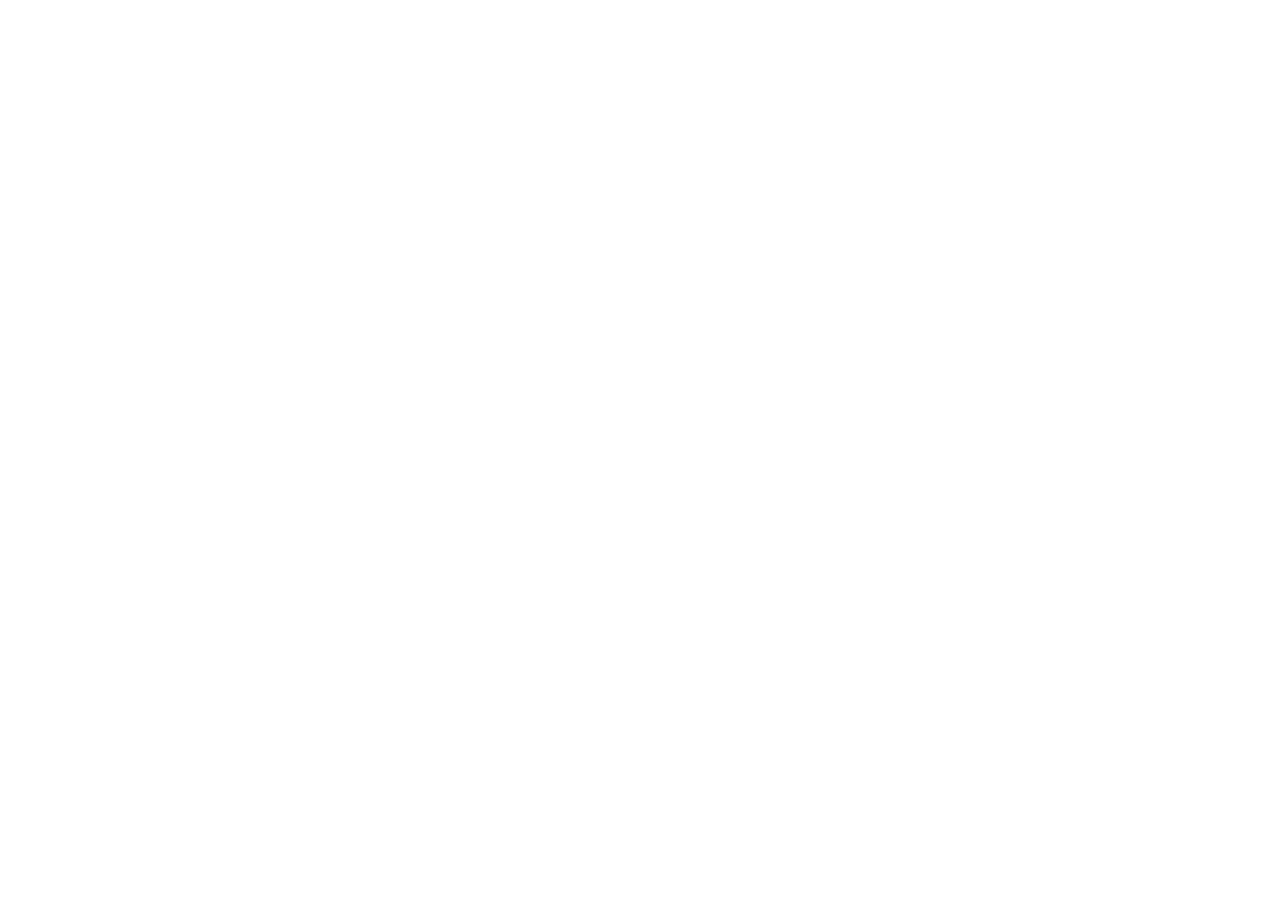
==== index.html @ 4b5fcdff "index y . gitignore" ====
<!DOCTYPE html>
<html lang="en">
<head>
    <meta charset="UTF-8">
    <meta name="viewport" content="width=device-width, initial-scale=1.0">
    <meta name="description" content="Escuela de baloncesto Titanes en la Unidad Deportiva de Belén, Medellín. Formación desde los 10 años hasta categoría mayores.">

    <title>Titanes — Escuela de Baloncesto en Medellín</title>
    <link rel="stylesheet" href="css/styles.css">
</head>
<body>
    
</body>
</html>
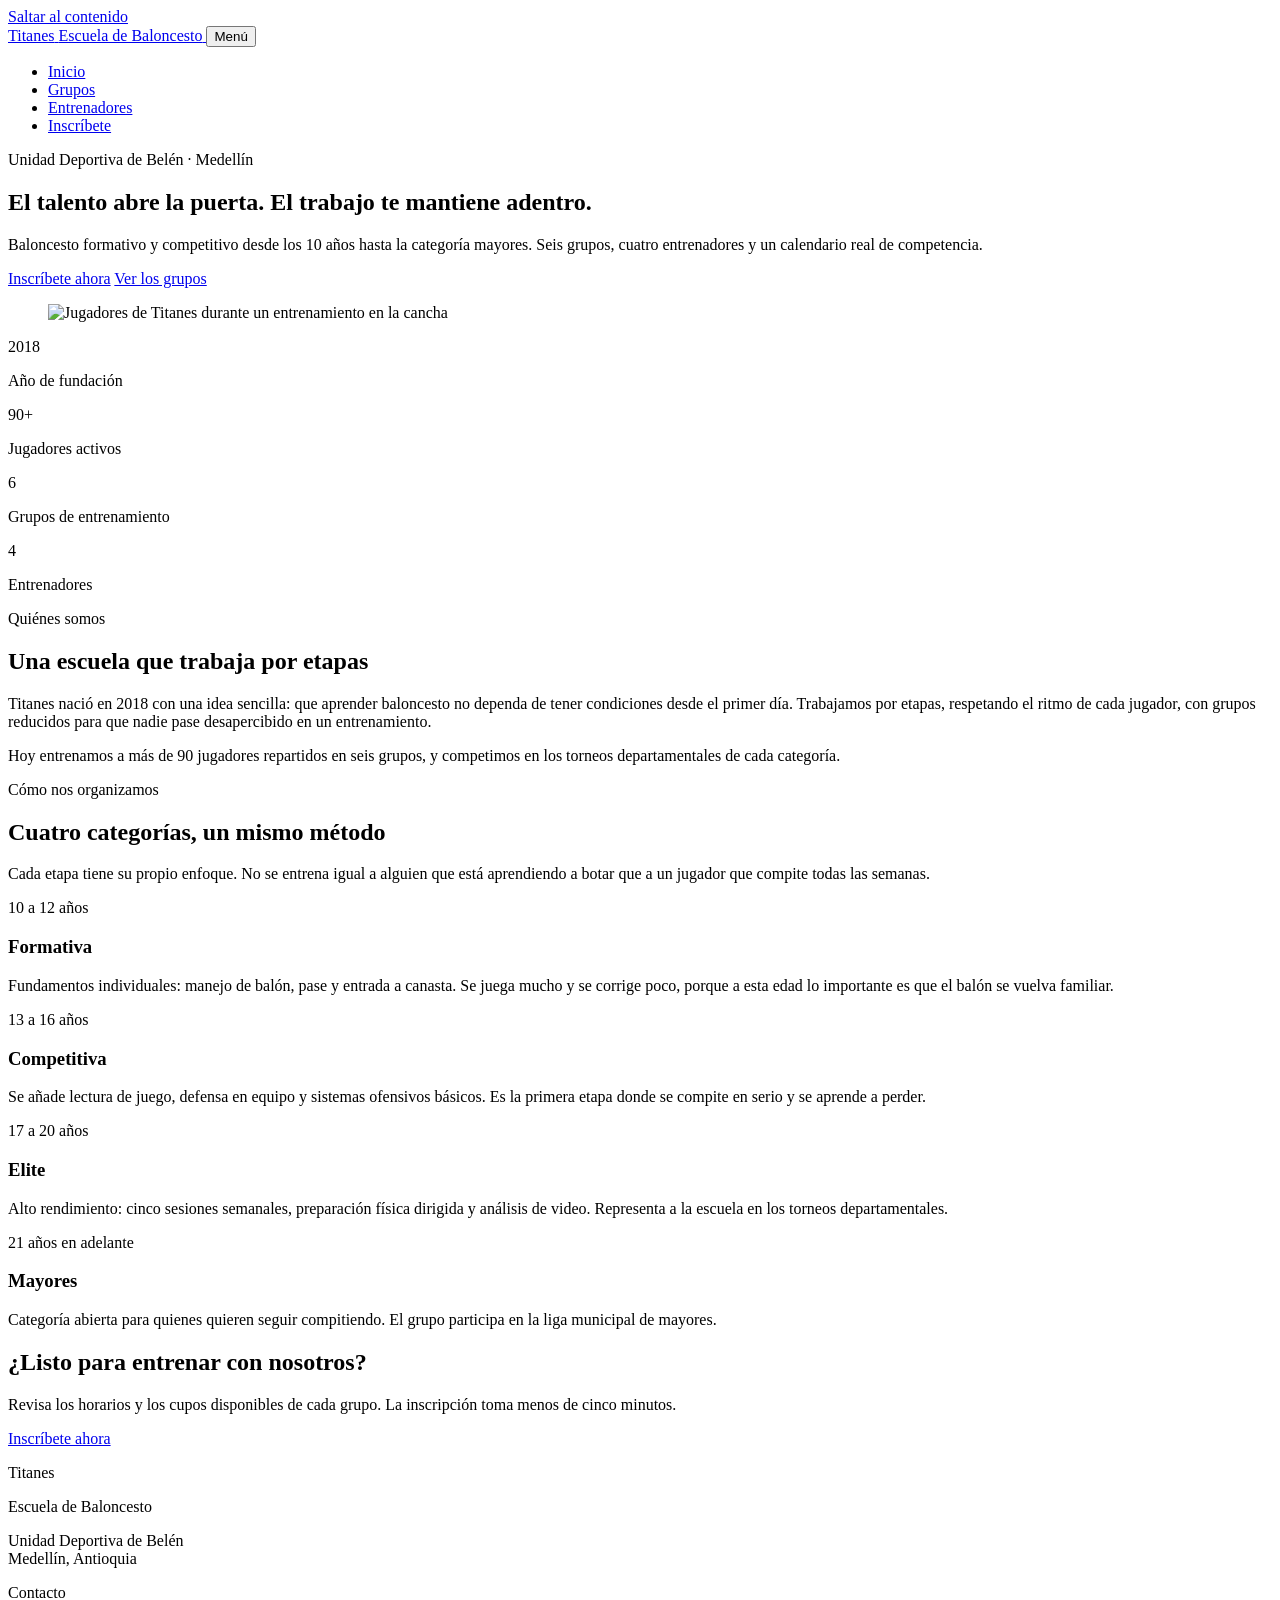
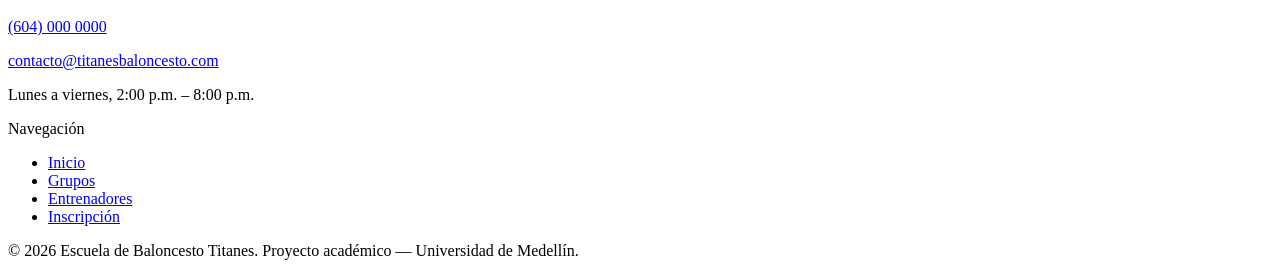
==== commit cdad351c: "primera estructura del index.html" ====
--- a/index.html
+++ b/index.html
@@ -1,14 +1,243 @@
 <!DOCTYPE html>
-<html lang="en">
+<html lang="es">
 <head>
     <meta charset="UTF-8">
     <meta name="viewport" content="width=device-width, initial-scale=1.0">
     <meta name="description" content="Escuela de baloncesto Titanes en la Unidad Deportiva de Belén, Medellín. Formación desde los 10 años hasta categoría mayores.">
-
     <title>Titanes — Escuela de Baloncesto en Medellín</title>
+    <link rel="preconnect" href="https://fonts.googleapis.com">
+    <link rel="preconnect" href="https://fonts.gstatic.com" crossorigin>
+    <link href="https://fonts.googleapis.com/css2?family=Barlow+Condensed:wght@600;700&family=Inter:wght@400;500;600;700&display=swap" rel="stylesheet">
     <link rel="stylesheet" href="css/styles.css">
 </head>
 <body>
-    
+
+    <a class="salto-contenido" href="#contenido">Saltar al contenido</a>
+
+    <header class="cabecera">
+        <div class="contenedor cabecera__interna">
+
+            <a class="logo" href="index.html">
+                <span class="logo__nombre">Titanes</span>
+                <span class="logo__sub">Escuela de Baloncesto</span>
+            </a>
+
+            <button class="menu-boton" id="menu-boton" type="button"
+                    aria-expanded="false" aria-controls="menu-principal">
+                <span class="menu-boton__linea"></span>
+                <span class="menu-boton__linea"></span>
+                <span class="menu-boton__linea"></span>
+                <span class="menu-boton__texto">Menú</span>
+            </button>
+
+            <nav aria-label="Navegación principal">
+                <ul class="menu" id="menu-principal">
+                    <li><a href="index.html" aria-current="page">Inicio</a></li>
+                    <li><a href="grupos.html">Grupos</a></li>
+                    <li><a href="entrenadores.html">Entrenadores</a></li>
+                    <li><a href="inscripcion.html" class="menu__destacado">Inscríbete</a></li>
+                </ul>
+            </nav>
+
+        </div>
+    </header>
+
+    <main id="contenido">
+
+        <!-- ============================================
+             Hero — la primera pantalla
+             ============================================ -->
+        <section class="hero">
+            <div class="contenedor hero__interna">
+
+                <div class="hero__texto">
+                    <p class="hero__ubicacion">Unidad Deportiva de Belén · Medellín</p>
+                    <h1 class="hero__titulo">El talento abre la puerta. El trabajo te mantiene adentro.</h1>
+                    <p class="hero__descripcion">
+                        Baloncesto formativo y competitivo desde los 10 años hasta la
+                        categoría mayores. Seis grupos, cuatro entrenadores y un calendario
+                        real de competencia.
+                    </p>
+
+                    <div class="hero__acciones">
+                        <a class="boton" href="inscripcion.html">Inscríbete ahora</a>
+                        <a class="boton boton--linea" href="grupos.html">Ver los grupos</a>
+                    </div>
+                </div>
+
+                <figure class="hero__figura">
+                    <img src="img/hero.jpg"
+                         alt="Jugadores de Titanes durante un entrenamiento en la cancha"
+                         width="1600" height="1067">
+                </figure>
+
+            </div>
+        </section>
+
+        <!-- ============================================
+             Cifras de la escuela
+             ============================================ -->
+        <section class="cifras">
+            <div class="contenedor cifras__lista">
+                <div class="cifra">
+                    <p class="cifra__numero">2018</p>
+                    <p class="cifra__texto">Año de fundación</p>
+                </div>
+                <div class="cifra">
+                    <p class="cifra__numero">90+</p>
+                    <p class="cifra__texto">Jugadores activos</p>
+                </div>
+                <div class="cifra">
+                    <p class="cifra__numero">6</p>
+                    <p class="cifra__texto">Grupos de entrenamiento</p>
+                </div>
+                <div class="cifra">
+                    <p class="cifra__numero">4</p>
+                    <p class="cifra__texto">Entrenadores</p>
+                </div>
+            </div>
+        </section>
+
+        <!-- ============================================
+             Sobre la escuela
+             ============================================ -->
+        <section class="seccion" id="sobre">
+            <div class="contenedor seccion__doble">
+
+                <div class="seccion__encabezado">
+                    <p class="etiqueta">Quiénes somos</p>
+                    <h2>Una escuela que trabaja por etapas</h2>
+                </div>
+
+                <div class="seccion__cuerpo">
+                    <p>
+                        Titanes nació en 2018 con una idea sencilla: que aprender baloncesto
+                        no dependa de tener condiciones desde el primer día. Trabajamos por
+                        etapas, respetando el ritmo de cada jugador, con grupos reducidos
+                        para que nadie pase desapercibido en un entrenamiento.
+                    </p>
+                    <p>
+                        Hoy entrenamos a más de 90 jugadores repartidos en seis grupos, y
+                        competimos en los torneos departamentales de cada categoría.
+                    </p>
+                </div>
+
+            </div>
+        </section>
+
+        <!-- ============================================
+             Las cuatro categorías
+             ============================================ -->
+        <section class="seccion seccion--oscura" id="categorias">
+            <div class="contenedor">
+
+                <div class="seccion__encabezado seccion__encabezado--centrado">
+                    <p class="etiqueta">Cómo nos organizamos</p>
+                    <h2>Cuatro categorías, un mismo método</h2>
+                    <p class="seccion__intro">
+                        Cada etapa tiene su propio enfoque. No se entrena igual a alguien
+                        que está aprendiendo a botar que a un jugador que compite todas
+                        las semanas.
+                    </p>
+                </div>
+
+                <div class="categorias">
+
+                    <article class="categoria">
+                        <p class="categoria__edad">10 a 12 años</p>
+                        <h3>Formativa</h3>
+                        <p>
+                            Fundamentos individuales: manejo de balón, pase y entrada a
+                            canasta. Se juega mucho y se corrige poco, porque a esta edad
+                            lo importante es que el balón se vuelva familiar.
+                        </p>
+                    </article>
+
+                    <article class="categoria">
+                        <p class="categoria__edad">13 a 16 años</p>
+                        <h3>Competitiva</h3>
+                        <p>
+                            Se añade lectura de juego, defensa en equipo y sistemas
+                            ofensivos básicos. Es la primera etapa donde se compite
+                            en serio y se aprende a perder.
+                        </p>
+                    </article>
+
+                    <article class="categoria">
+                        <p class="categoria__edad">17 a 20 años</p>
+                        <h3>Elite</h3>
+                        <p>
+                            Alto rendimiento: cinco sesiones semanales, preparación física
+                            dirigida y análisis de video. Representa a la escuela en los
+                            torneos departamentales.
+                        </p>
+                    </article>
+
+                    <article class="categoria">
+                        <p class="categoria__edad">21 años en adelante</p>
+                        <h3>Mayores</h3>
+                        <p>
+                            Categoría abierta para quienes quieren seguir compitiendo.
+                            El grupo participa en la liga municipal de mayores.
+                        </p>
+                    </article>
+
+                </div>
+
+            </div>
+        </section>
+
+        <!-- ============================================
+             Llamado final a la acción
+             ============================================ -->
+        <section class="cierre">
+            <div class="contenedor cierre__interna">
+                <div>
+                    <h2>¿Listo para entrenar con nosotros?</h2>
+                    <p>
+                        Revisa los horarios y los cupos disponibles de cada grupo.
+                        La inscripción toma menos de cinco minutos.
+                    </p>
+                </div>
+                <a class="boton boton--claro" href="inscripcion.html">Inscríbete ahora</a>
+            </div>
+        </section>
+
+    </main>
+
+    <footer class="pie">
+        <div class="contenedor pie__interna">
+
+            <div class="pie__bloque">
+                <p class="pie__titulo">Titanes</p>
+                <p>Escuela de Baloncesto</p>
+                <p>Unidad Deportiva de Belén<br>Medellín, Antioquia</p>
+            </div>
+
+            <div class="pie__bloque">
+                <p class="pie__titulo">Contacto</p>
+                <p><a href="tel:+576040000000">(604) 000 0000</a></p>
+                <p><a href="mailto:contacto@titanesbaloncesto.com">contacto@titanesbaloncesto.com</a></p>
+                <p>Lunes a viernes, 2:00 p.m. – 8:00 p.m.</p>
+            </div>
+
+            <div class="pie__bloque">
+                <p class="pie__titulo">Navegación</p>
+                <ul class="pie__menu">
+                    <li><a href="index.html">Inicio</a></li>
+                    <li><a href="grupos.html">Grupos</a></li>
+                    <li><a href="entrenadores.html">Entrenadores</a></li>
+                    <li><a href="inscripcion.html">Inscripción</a></li>
+                </ul>
+            </div>
+
+        </div>
+
+        <div class="contenedor pie__legal">
+            <p>© 2026 Escuela de Baloncesto Titanes. Proyecto académico — Universidad de Medellín.</p>
+        </div>
+    </footer>
+
+    <script src="js/main.js"></script>
 </body>
 </html>
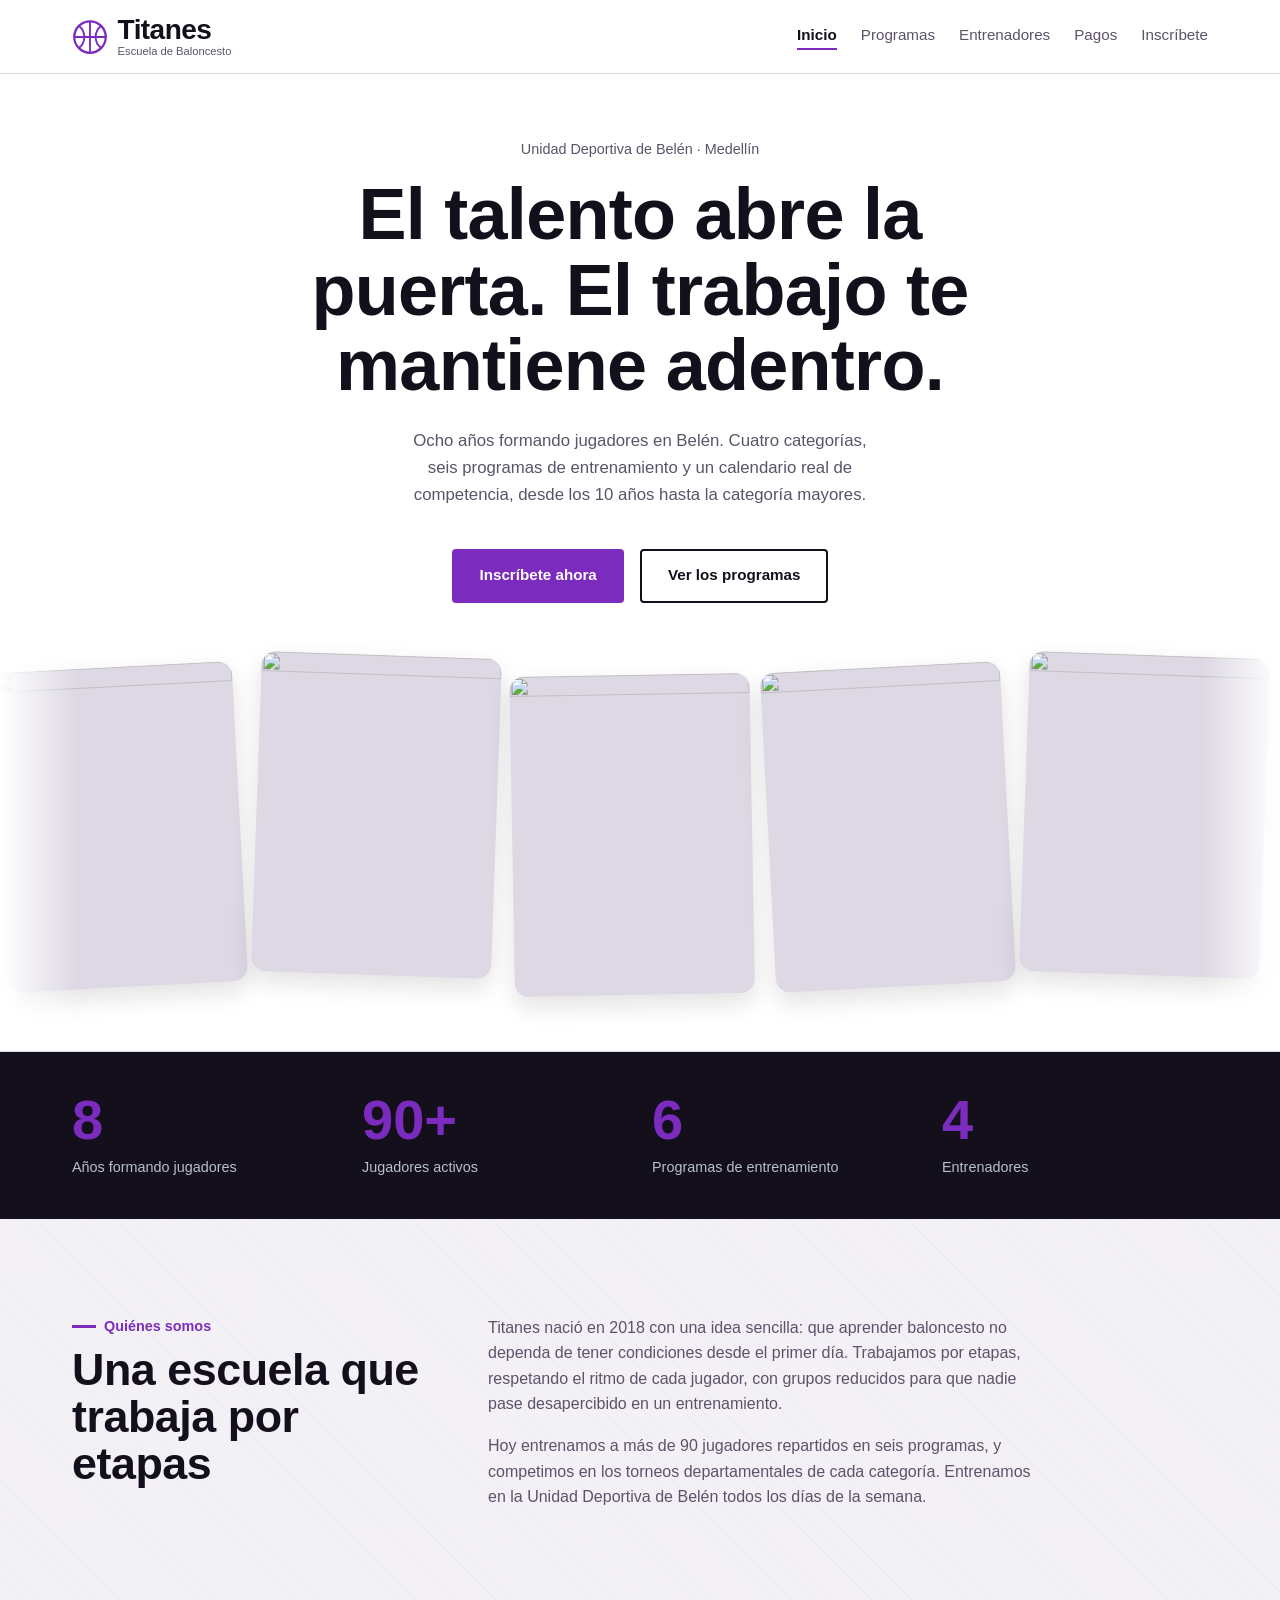
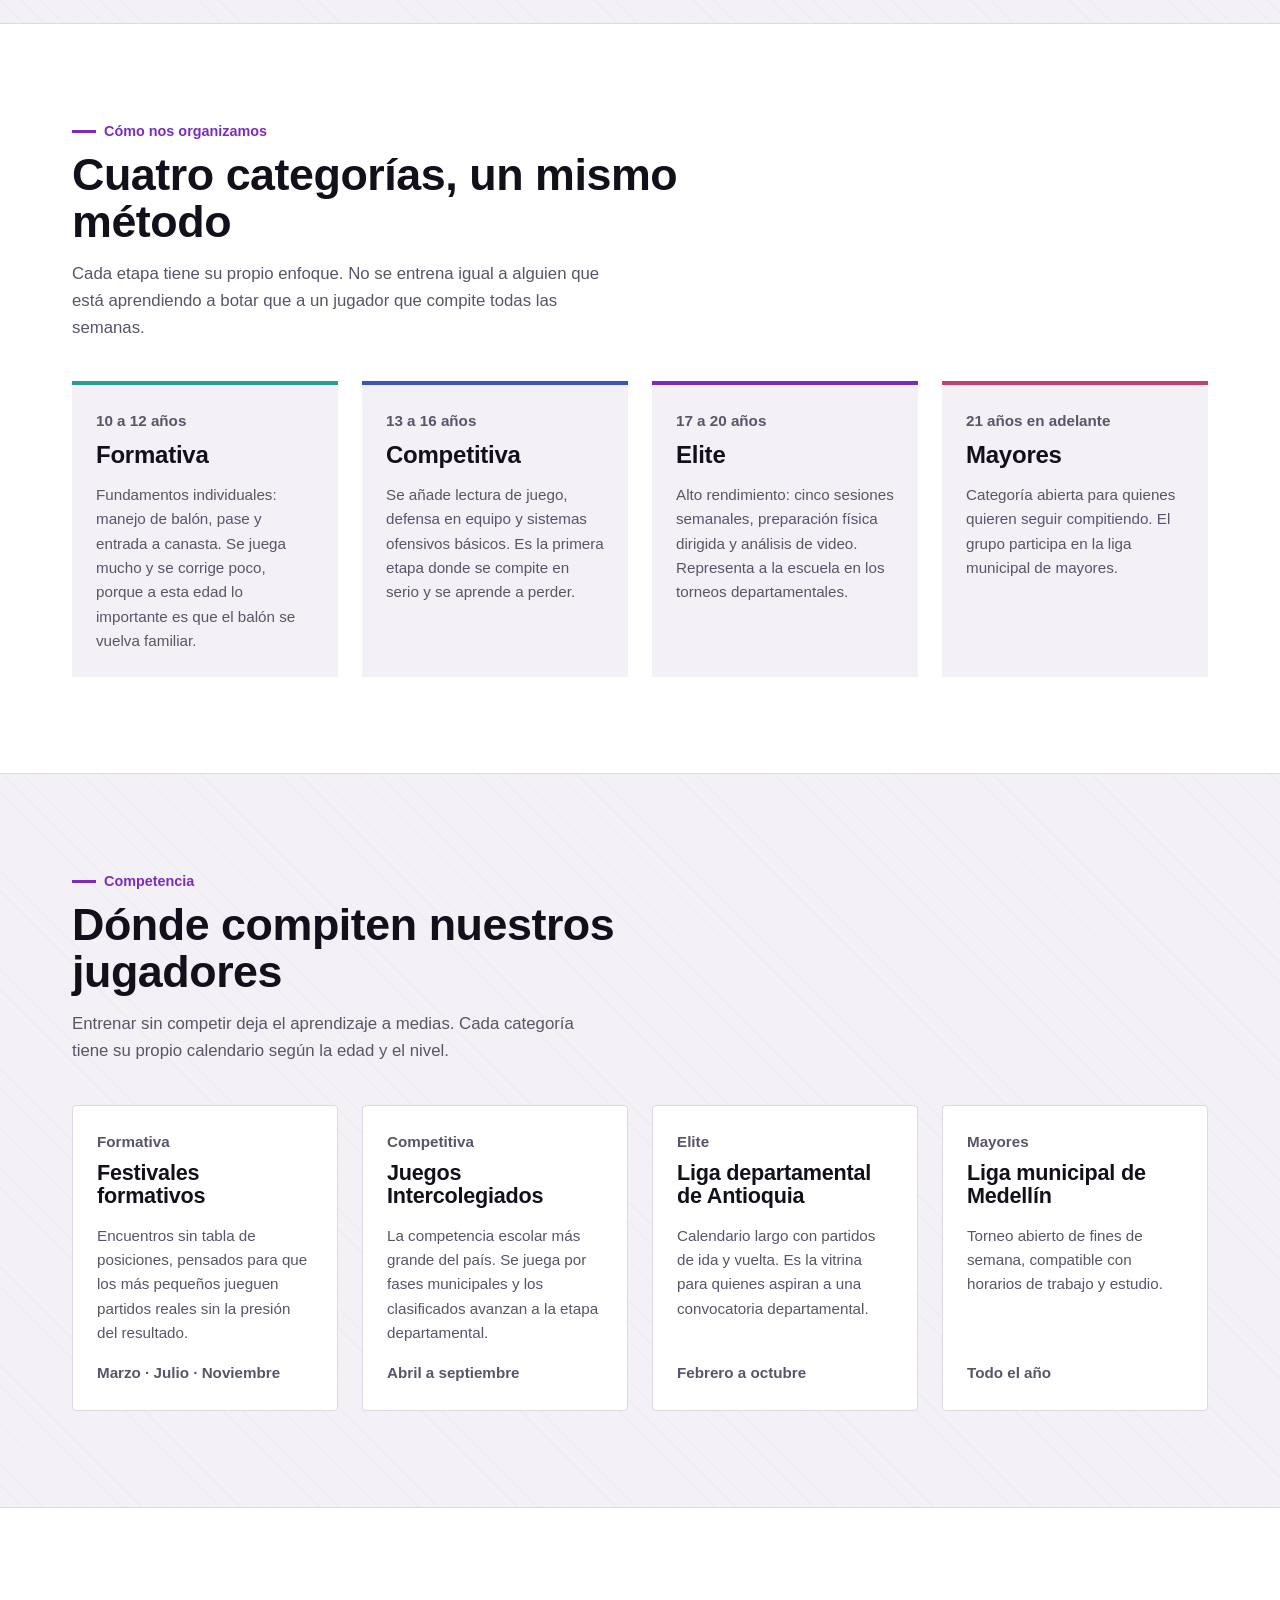
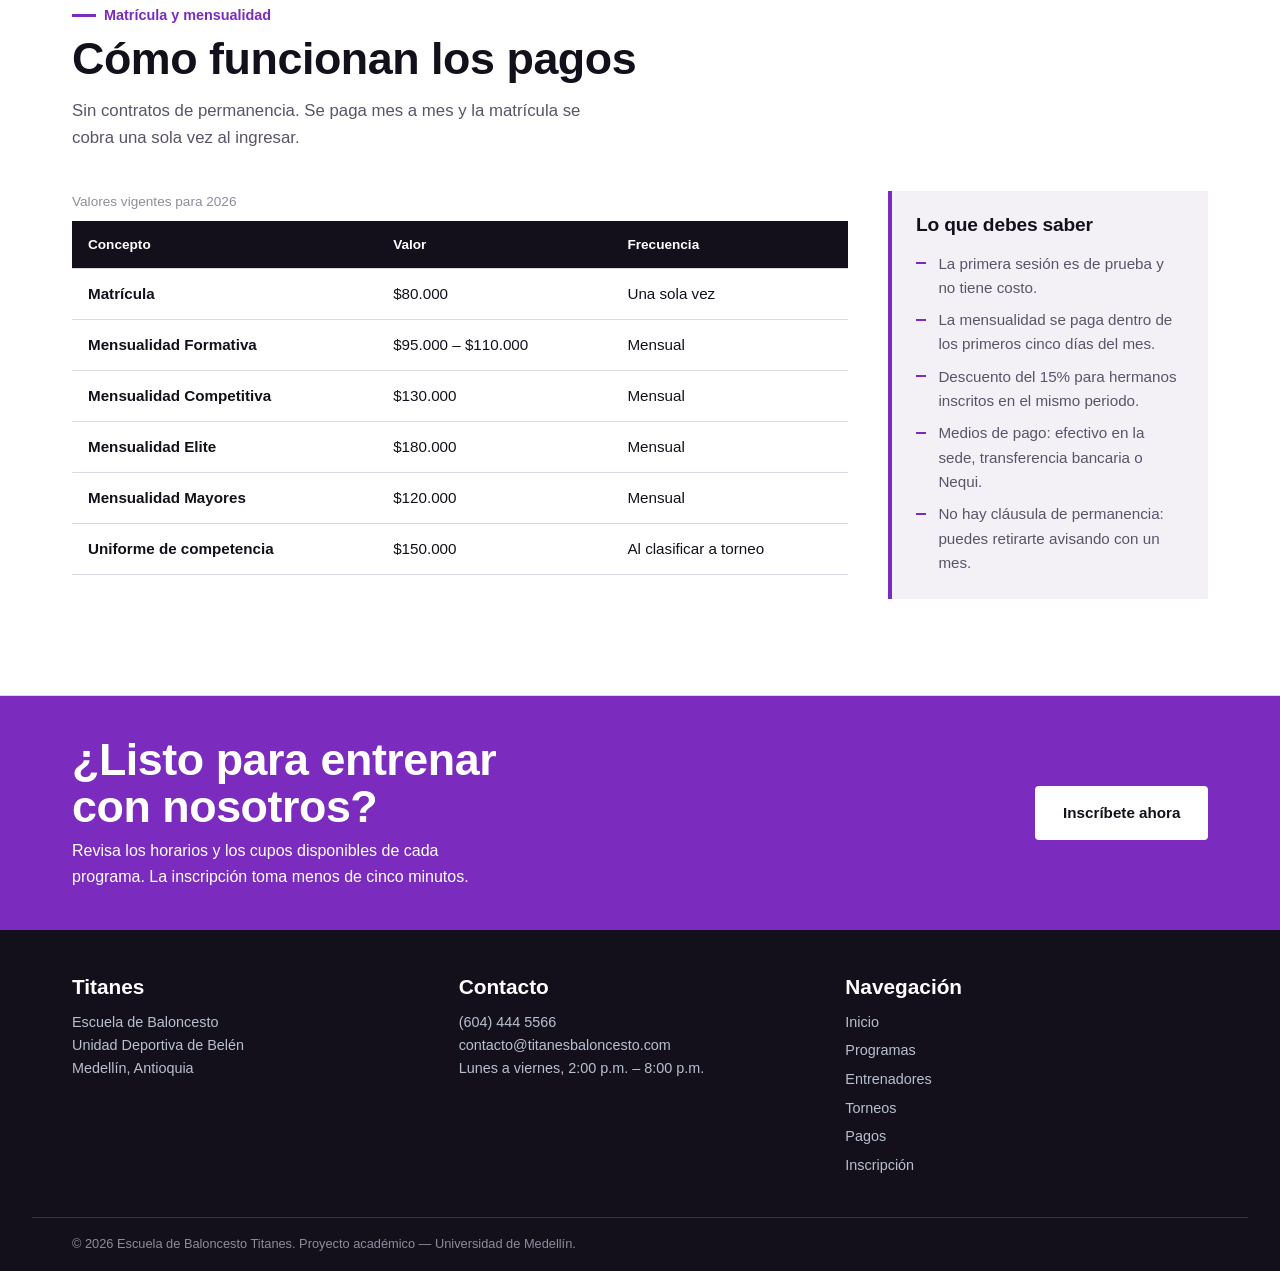
==== commit 21fbc8a5: "correcionn css y agregacion .js" ====
--- a/index.html
+++ b/index.html
@@ -18,8 +18,15 @@
         <div class="contenedor cabecera__interna">
 
             <a class="logo" href="index.html">
-                <span class="logo__nombre">Titanes</span>
-                <span class="logo__sub">Escuela de Baloncesto</span>
+                <svg class="logo__marca" viewBox="0 0 48 48" aria-hidden="true" focusable="false">
+                    <circle cx="24" cy="24" r="21" fill="none" stroke="currentColor" stroke-width="3"/>
+                    <path d="M24 3v42M3 24h42" stroke="currentColor" stroke-width="2.5" fill="none"/>
+                    <path d="M9 9c10 8 10 22 0 30M39 9c-10 8-10 22 0 30" stroke="currentColor" stroke-width="2.5" fill="none"/>
+                </svg>
+                <span class="logo__texto">
+                    <span class="logo__nombre">Titanes</span>
+                    <span class="logo__sub">Escuela de Baloncesto</span>
+                </span>
             </a>
 
             <button class="menu-boton" id="menu-boton" type="button"
@@ -33,8 +40,9 @@
             <nav aria-label="Navegación principal">
                 <ul class="menu" id="menu-principal">
                     <li><a href="index.html" aria-current="page">Inicio</a></li>
-                    <li><a href="grupos.html">Grupos</a></li>
+                    <li><a href="grupos.html">Programas</a></li>
                     <li><a href="entrenadores.html">Entrenadores</a></li>
+                    <li><a href="index.html#pagos">Pagos</a></li>
                     <li><a href="inscripcion.html" class="menu__destacado">Inscríbete</a></li>
                 </ul>
             </nav>
@@ -45,43 +53,53 @@
     <main id="contenido">
 
         <!-- ============================================
-             Hero — la primera pantalla
+             Hero
              ============================================ -->
         <section class="hero">
             <div class="contenedor hero__interna">
-
-                <div class="hero__texto">
-                    <p class="hero__ubicacion">Unidad Deportiva de Belén · Medellín</p>
-                    <h1 class="hero__titulo">El talento abre la puerta. El trabajo te mantiene adentro.</h1>
-                    <p class="hero__descripcion">
-                        Baloncesto formativo y competitivo desde los 10 años hasta la
-                        categoría mayores. Seis grupos, cuatro entrenadores y un calendario
-                        real de competencia.
-                    </p>
-
-                    <div class="hero__acciones">
-                        <a class="boton" href="inscripcion.html">Inscríbete ahora</a>
-                        <a class="boton boton--linea" href="grupos.html">Ver los grupos</a>
-                    </div>
-                </div>
-
-                <figure class="hero__figura">
-                    <img src="img/hero.jpg"
-                         alt="Jugadores de Titanes durante un entrenamiento en la cancha"
-                         width="1600" height="1067">
-                </figure>
-
-            </div>
-        </section>
-
-        <!-- ============================================
-             Cifras de la escuela
+                <p class="hero__ubicacion">Unidad Deportiva de Belén · Medellín</p>
+                <h1 class="hero__titulo">El talento abre la puerta. El trabajo te mantiene adentro.</h1>
+                <p class="hero__descripcion">
+                    Ocho años formando jugadores en Belén. Cuatro categorías, seis programas
+                    de entrenamiento y un calendario real de competencia, desde los 10 años
+                    hasta la categoría mayores.
+                </p>
+                <div class="hero__acciones">
+                    <a class="boton" href="inscripcion.html">Inscríbete ahora</a>
+                    <a class="boton boton--linea" href="grupos.html">Ver los programas</a>
+                </div>
+            </div>
+
+            <!-- Tira de fotos en movimiento continuo.
+                 aria-hidden porque es decorativa: el contenido
+                 informativo ya está en el texto de arriba. -->
+            <div class="tira" aria-hidden="true">
+                <div class="tira__pista">
+                    <figure class="tira__foto"><img src="img/hero.jpg" alt="" loading="lazy"></figure>
+                    <figure class="tira__foto"><img src="img/grupo-formativa.jpg" alt="" loading="lazy"></figure>
+                    <figure class="tira__foto"><img src="img/grupo-competitiva.jpg" alt="" loading="lazy"></figure>
+                    <figure class="tira__foto"><img src="img/grupo-elite.jpg" alt="" loading="lazy"></figure>
+                    <figure class="tira__foto"><img src="img/grupo-mayores.jpg" alt="" loading="lazy"></figure>
+                    <figure class="tira__foto"><img src="img/entrenador-1.jpg" alt="" loading="lazy"></figure>
+
+                    <figure class="tira__foto"><img src="img/hero.jpg" alt="" loading="lazy"></figure>
+                    <figure class="tira__foto"><img src="img/grupo-formativa.jpg" alt="" loading="lazy"></figure>
+                    <figure class="tira__foto"><img src="img/grupo-competitiva.jpg" alt="" loading="lazy"></figure>
+                    <figure class="tira__foto"><img src="img/grupo-elite.jpg" alt="" loading="lazy"></figure>
+                    <figure class="tira__foto"><img src="img/grupo-mayores.jpg" alt="" loading="lazy"></figure>
+                    <figure class="tira__foto"><img src="img/entrenador-1.jpg" alt="" loading="lazy"></figure>
+                </div>
+            </div>
+        </section>
+
+        <!-- ============================================
+             Cifras
              ============================================ -->
         <section class="cifras">
             <div class="contenedor cifras__lista">
                 <div class="cifra">
-                    <p class="cifra__numero">2018</p>
-                    <p class="cifra__texto">Año de fundación</p>
+                    <p class="cifra__numero">8</p>
+                    <p class="cifra__texto">Años formando jugadores</p>
                 </div>
                 <div class="cifra">
                     <p class="cifra__numero">90+</p>
@@ -89,7 +107,7 @@
                 </div>
                 <div class="cifra">
                     <p class="cifra__numero">6</p>
-                    <p class="cifra__texto">Grupos de entrenamiento</p>
+                    <p class="cifra__texto">Programas de entrenamiento</p>
                 </div>
                 <div class="cifra">
                     <p class="cifra__numero">4</p>
@@ -117,8 +135,9 @@
                         para que nadie pase desapercibido en un entrenamiento.
                     </p>
                     <p>
-                        Hoy entrenamos a más de 90 jugadores repartidos en seis grupos, y
-                        competimos en los torneos departamentales de cada categoría.
+                        Hoy entrenamos a más de 90 jugadores repartidos en seis programas, y
+                        competimos en los torneos departamentales de cada categoría. Entrenamos
+                        en la Unidad Deportiva de Belén todos los días de la semana.
                     </p>
                 </div>
 
@@ -188,14 +207,154 @@
         </section>
 
         <!-- ============================================
-             Llamado final a la acción
+             Torneos
+             ============================================ -->
+        <section class="seccion" id="torneos">
+            <div class="contenedor">
+
+                <div class="seccion__encabezado seccion__encabezado--centrado">
+                    <p class="etiqueta">Competencia</p>
+                    <h2>Dónde compiten nuestros jugadores</h2>
+                    <p class="seccion__intro">
+                        Entrenar sin competir deja el aprendizaje a medias. Cada categoría
+                        tiene su propio calendario según la edad y el nivel.
+                    </p>
+                </div>
+
+                <div class="torneos">
+
+                    <article class="torneo">
+                        <p class="torneo__categoria">Formativa</p>
+                        <h3>Festivales formativos</h3>
+                        <p>
+                            Encuentros sin tabla de posiciones, pensados para que los más
+                            pequeños jueguen partidos reales sin la presión del resultado.
+                        </p>
+                        <p class="torneo__cuando">Marzo · Julio · Noviembre</p>
+                    </article>
+
+                    <article class="torneo">
+                        <p class="torneo__categoria">Competitiva</p>
+                        <h3>Juegos Intercolegiados</h3>
+                        <p>
+                            La competencia escolar más grande del país. Se juega por fases
+                            municipales y los clasificados avanzan a la etapa departamental.
+                        </p>
+                        <p class="torneo__cuando">Abril a septiembre</p>
+                    </article>
+
+                    <article class="torneo">
+                        <p class="torneo__categoria">Elite</p>
+                        <h3>Liga departamental de Antioquia</h3>
+                        <p>
+                            Calendario largo con partidos de ida y vuelta. Es la vitrina
+                            para quienes aspiran a una convocatoria departamental.
+                        </p>
+                        <p class="torneo__cuando">Febrero a octubre</p>
+                    </article>
+
+                    <article class="torneo">
+                        <p class="torneo__categoria">Mayores</p>
+                        <h3>Liga municipal de Medellín</h3>
+                        <p>
+                            Torneo abierto de fines de semana, compatible con horarios de
+                            trabajo y estudio.
+                        </p>
+                        <p class="torneo__cuando">Todo el año</p>
+                    </article>
+
+                </div>
+
+            </div>
+        </section>
+
+        <!-- ============================================
+             Pagos
+             ============================================ -->
+        <section class="seccion seccion--oscura" id="pagos">
+            <div class="contenedor">
+
+                <div class="seccion__encabezado seccion__encabezado--centrado">
+                    <p class="etiqueta">Matrícula y mensualidad</p>
+                    <h2>Cómo funcionan los pagos</h2>
+                    <p class="seccion__intro">
+                        Sin contratos de permanencia. Se paga mes a mes y la matrícula se
+                        cobra una sola vez al ingresar.
+                    </p>
+                </div>
+
+                <div class="pagos">
+
+                    <div class="pagos__tabla-zona">
+                        <table class="tabla-pagos">
+                            <caption>Valores vigentes para 2026</caption>
+                            <thead>
+                                <tr>
+                                    <th scope="col">Concepto</th>
+                                    <th scope="col">Valor</th>
+                                    <th scope="col">Frecuencia</th>
+                                </tr>
+                            </thead>
+                            <tbody>
+                                <tr>
+                                    <th scope="row">Matrícula</th>
+                                    <td>$80.000</td>
+                                    <td>Una sola vez</td>
+                                </tr>
+                                <tr>
+                                    <th scope="row">Mensualidad Formativa</th>
+                                    <td>$95.000 – $110.000</td>
+                                    <td>Mensual</td>
+                                </tr>
+                                <tr>
+                                    <th scope="row">Mensualidad Competitiva</th>
+                                    <td>$130.000</td>
+                                    <td>Mensual</td>
+                                </tr>
+                                <tr>
+                                    <th scope="row">Mensualidad Elite</th>
+                                    <td>$180.000</td>
+                                    <td>Mensual</td>
+                                </tr>
+                                <tr>
+                                    <th scope="row">Mensualidad Mayores</th>
+                                    <td>$120.000</td>
+                                    <td>Mensual</td>
+                                </tr>
+                                <tr>
+                                    <th scope="row">Uniforme de competencia</th>
+                                    <td>$150.000</td>
+                                    <td>Al clasificar a torneo</td>
+                                </tr>
+                            </tbody>
+                        </table>
+                    </div>
+
+                    <aside class="pagos__notas">
+                        <h3>Lo que debes saber</h3>
+                        <ul class="lista-marcada">
+                            <li>La primera sesión es de prueba y no tiene costo.</li>
+                            <li>La mensualidad se paga dentro de los primeros cinco días del mes.</li>
+                            <li>Descuento del 15% para hermanos inscritos en el mismo periodo.</li>
+                            <li>Medios de pago: efectivo en la sede, transferencia bancaria o Nequi.</li>
+                            <li>No hay cláusula de permanencia: puedes retirarte avisando con un mes.</li>
+                        </ul>
+                    </aside>
+
+                </div>
+
+            </div>
+        </section>
+
+        <!-- ============================================
+             Cierre
              ============================================ -->
         <section class="cierre">
             <div class="contenedor cierre__interna">
                 <div>
                     <h2>¿Listo para entrenar con nosotros?</h2>
                     <p>
-                        Revisa los horarios y los cupos disponibles de cada grupo.
+                        Revisa los horarios y los cupos disponibles de cada programa.
                         La inscripción toma menos de cinco minutos.
                     </p>
                 </div>
@@ -216,7 +375,7 @@
 
             <div class="pie__bloque">
                 <p class="pie__titulo">Contacto</p>
-                <p><a href="tel:+576040000000">(604) 000 0000</a></p>
+                <p><a href="tel:+576044445566">(604) 444 5566</a></p>
                 <p><a href="mailto:contacto@titanesbaloncesto.com">contacto@titanesbaloncesto.com</a></p>
                 <p>Lunes a viernes, 2:00 p.m. – 8:00 p.m.</p>
             </div>
@@ -225,8 +384,10 @@
                 <p class="pie__titulo">Navegación</p>
                 <ul class="pie__menu">
                     <li><a href="index.html">Inicio</a></li>
-                    <li><a href="grupos.html">Grupos</a></li>
+                    <li><a href="grupos.html">Programas</a></li>
                     <li><a href="entrenadores.html">Entrenadores</a></li>
+                    <li><a href="index.html#torneos">Torneos</a></li>
+                    <li><a href="index.html#pagos">Pagos</a></li>
                     <li><a href="inscripcion.html">Inscripción</a></li>
                 </ul>
             </div>
@@ -240,4 +401,5 @@
 
     <script src="js/main.js"></script>
 </body>
-</html>+</html>
+
--- a/css/styles.css
+++ b/css/styles.css
@@ -0,0 +1,1575 @@
+/* ============================================================
+   Titanes — Escuela de Baloncesto
+   Hoja de estilos principal
+   Juan Manuel Moreno Muñoz
+
+   ORGANIZACIÓN
+   1.  Variables            9.  Categorías
+   2.  Reset y base         10. Filtros y panel de categoría
+   3.  Utilidades           11. Tarjetas del catálogo
+   4.  Cabecera             12. Entrenadores
+   5.  Botones              13. Formulario
+   6.  Hero                 14. Cierre y pie
+   7.  Cifras               15. Responsive
+   8.  Secciones
+   ============================================================ */
+
+
+/* ============================================================
+   1. VARIABLES
+   ============================================================ */
+
+:root {
+    --pista:        #F3F1F6;
+    --blanco:       #FFFFFF;
+    --tinta:        #14101B;
+    --tinta-media:  #5B5368;
+    --tinta-suave:  #918A9C;
+    --balon:        #7B2CBF;
+    --linea:        #DDD8E4;
+
+    --cat-formativa:   #2A9D8F;
+    --cat-competitiva: #3A56B8;
+    --cat-elite:       #7B2CBF;
+    --cat-mayores:     #C1436D;
+
+    --error: #C0301B;
+    --exito: #1E7A4C;
+
+    --titular: "Barlow Condensed", "Arial Narrow", sans-serif;
+    --texto:   "Inter", -apple-system, BlinkMacSystemFont, "Segoe UI", sans-serif;
+
+    --e1: 0.5rem;
+    --e2: 1rem;
+    --e3: 1.5rem;
+    --e4: 2.5rem;
+    --e5: 4rem;
+    --e6: 6rem;
+
+    --ancho-max: 76rem;
+    --radio: 4px;
+    --transicion: 200ms ease;
+}
+
+
+/* ============================================================
+   2. RESET Y BASE
+   ============================================================ */
+
+*,
+*::before,
+*::after {
+    box-sizing: border-box;
+    margin: 0;
+    padding: 0;
+}
+
+html {
+    scroll-behavior: smooth;
+    -webkit-text-size-adjust: 100%;
+}
+
+body {
+    background-color: var(--pista);
+    /* Trama diagonal muy tenue: da textura sin ensuciar el fondo */
+    background-image: repeating-linear-gradient(
+        45deg,
+        rgba(23, 36, 61, 0.025) 0px,
+        rgba(23, 36, 61, 0.025) 1px,
+        transparent 1px,
+        transparent 14px
+    );
+    color: var(--tinta);
+    font-family: var(--texto);
+    font-size: 1rem;
+    line-height: 1.6;
+    display: flex;
+    flex-direction: column;
+    min-height: 100vh;
+}
+
+main {
+    flex: 1;
+}
+
+img {
+    display: block;
+    max-width: 100%;
+    height: auto;
+}
+
+h1, h2, h3 {
+    font-family: var(--titular);
+    font-weight: 700;
+    line-height: 1.05;
+    letter-spacing: -0.01em;
+}
+
+h1 { font-size: clamp(2.5rem, 7vw, 4.5rem); }
+h2 { font-size: clamp(1.9rem, 4vw, 2.8rem); }
+h3 { font-size: 1.5rem; }
+
+a { color: inherit; }
+
+a:focus-visible,
+button:focus-visible,
+input:focus-visible,
+select:focus-visible,
+textarea:focus-visible {
+    outline: 3px solid var(--balon);
+    outline-offset: 3px;
+}
+
+
+/* ============================================================
+   3. UTILIDADES
+   ============================================================ */
+
+.contenedor {
+    width: 100%;
+    max-width: var(--ancho-max);
+    margin-inline: auto;
+    padding-inline: var(--e3);
+}
+
+.salto-contenido {
+    position: absolute;
+    left: -9999px;
+    z-index: 100;
+    background-color: var(--tinta);
+    color: var(--blanco);
+    padding: var(--e1) var(--e2);
+    text-decoration: none;
+}
+
+.salto-contenido:focus {
+    left: var(--e2);
+    top: var(--e1);
+}
+
+.etiqueta {
+    display: flex;
+    align-items: center;
+    gap: var(--e1);
+    font-size: 0.9rem;
+    font-weight: 600;
+    color: var(--balon);
+    margin-bottom: var(--e1);
+}
+
+.etiqueta::before {
+    content: "";
+    width: 1.5rem;
+    height: 3px;
+    background-color: var(--balon);
+    flex-shrink: 0;
+}
+
+
+/* ============================================================
+   4. CABECERA
+   Flexbox: una fila, dos extremos, un solo eje.
+   ============================================================ */
+
+.cabecera {
+    background-color: var(--blanco);
+    border-bottom: 1px solid var(--linea);
+    position: sticky;
+    top: 0;
+    z-index: 20;
+}
+
+.cabecera__interna {
+    display: flex;
+    align-items: center;
+    justify-content: space-between;
+    flex-wrap: wrap;
+    gap: var(--e2);
+    padding-block: var(--e2);
+}
+
+.logo {
+    text-decoration: none;
+    line-height: 1;
+}
+
+.logo__nombre {
+    display: block;
+    font-family: var(--titular);
+    font-size: 1.75rem;
+    font-weight: 700;
+    letter-spacing: -0.02em;
+}
+
+.logo__sub {
+    display: block;
+    font-size: 0.7rem;
+    color: var(--tinta-media);
+    margin-top: 2px;
+}
+
+.menu-boton {
+    display: flex;
+    flex-direction: column;
+    justify-content: center;
+    gap: 5px;
+    width: 2.75rem;
+    height: 2.75rem;
+    padding: 0.6rem;
+    background-color: transparent;
+    border: 1px solid var(--linea);
+    border-radius: var(--radio);
+    cursor: pointer;
+}
+
+.menu-boton__linea {
+    display: block;
+    width: 100%;
+    height: 2px;
+    background-color: var(--tinta);
+    transition: transform var(--transicion), opacity var(--transicion);
+}
+
+.menu-boton__texto {
+    position: absolute;
+    width: 1px;
+    height: 1px;
+    overflow: hidden;
+    clip: rect(0 0 0 0);
+    white-space: nowrap;
+}
+
+/* Las tres líneas forman una X cuando el menú está abierto.
+   Se engancha a aria-expanded, que es el mismo atributo que
+   lee un lector de pantalla: estado visual y accesible siempre
+   coinciden. */
+.menu-boton[aria-expanded="true"] .menu-boton__linea:nth-child(1) {
+    transform: translateY(7px) rotate(45deg);
+}
+
+.menu-boton[aria-expanded="true"] .menu-boton__linea:nth-child(2) {
+    opacity: 0;
+}
+
+.menu-boton[aria-expanded="true"] .menu-boton__linea:nth-child(3) {
+    transform: translateY(-7px) rotate(-45deg);
+}
+
+.menu {
+    list-style: none;
+    display: none;
+    width: 100%;
+    flex-direction: column;
+    gap: var(--e1);
+    padding-top: var(--e2);
+    border-top: 1px solid var(--linea);
+}
+
+.menu--abierto {
+    display: flex;
+}
+
+.menu a {
+    display: block;
+    padding: 0.6rem 0;
+    font-size: 0.95rem;
+    font-weight: 500;
+    color: var(--tinta-media);
+    text-decoration: none;
+    border-bottom: 2px solid transparent;
+    transition: color var(--transicion);
+}
+
+.menu a:hover {
+    color: var(--tinta);
+}
+
+.menu a[aria-current="page"] {
+    color: var(--tinta);
+    font-weight: 600;
+}
+
+.menu__destacado {
+    color: var(--balon);
+    font-weight: 600;
+}
+
+
+/* ============================================================
+   5. BOTONES
+   ============================================================ */
+
+.boton {
+    display: inline-block;
+    font-family: var(--texto);
+    font-size: 0.95rem;
+    font-weight: 600;
+    text-align: center;
+    text-decoration: none;
+    background-color: var(--balon);
+    color: var(--blanco);
+    border: 2px solid var(--balon);
+    border-radius: var(--radio);
+    padding: 0.8rem 1.6rem;
+    cursor: pointer;
+    transition: background-color var(--transicion), border-color var(--transicion), color var(--transicion);
+}
+
+.boton:hover {
+    background-color: var(--tinta);
+    border-color: var(--tinta);
+}
+
+.boton--linea {
+    background-color: transparent;
+    color: var(--tinta);
+    border-color: var(--tinta);
+}
+
+.boton--linea:hover {
+    background-color: var(--tinta);
+    color: var(--blanco);
+}
+
+.boton--claro {
+    background-color: var(--blanco);
+    color: var(--tinta);
+    border-color: var(--blanco);
+}
+
+.boton--claro:hover {
+    background-color: var(--tinta);
+    border-color: var(--tinta);
+    color: var(--blanco);
+}
+
+.boton--ancho {
+    width: 100%;
+    padding-block: 1rem;
+    font-size: 1.05rem;
+}
+
+
+/* ============================================================
+   6. HERO
+   ============================================================ */
+
+.hero {
+    background-color: var(--blanco);
+    border-bottom: 1px solid var(--linea);
+    padding-block: var(--e4) 0;
+    position: relative;
+    overflow: hidden;
+}
+
+.hero__interna {
+    display: grid;
+    gap: var(--e4);
+    position: relative;
+    z-index: 1;
+}
+
+.hero__ubicacion {
+    font-size: 0.9rem;
+    font-weight: 500;
+    color: var(--tinta-media);
+    margin-bottom: var(--e2);
+}
+
+.hero__titulo {
+    max-width: 16ch;
+    padding-bottom: var(--e3);
+    border-bottom: 5px solid var(--balon);
+}
+
+.hero__descripcion {
+    margin-top: var(--e3);
+    max-width: 46ch;
+    font-size: 1.05rem;
+    color: var(--tinta-media);
+}
+
+.hero__acciones {
+    display: flex;
+    flex-wrap: wrap;
+    gap: var(--e2);
+    margin-top: var(--e4);
+    margin-bottom: var(--e4);
+}
+
+.hero__figura img {
+    width: 100%;
+    aspect-ratio: 3 / 2;
+    object-fit: cover;
+    border-radius: var(--radio);
+}
+
+
+/* ============================================================
+   7. CIFRAS
+   ============================================================ */
+
+.cifras {
+    background-color: var(--tinta);
+    color: var(--blanco);
+    padding-block: var(--e4);
+}
+
+.cifras__lista {
+    display: grid;
+    grid-template-columns: repeat(2, 1fr);
+    gap: var(--e3);
+}
+
+.cifra__numero {
+    font-family: var(--titular);
+    font-size: clamp(2.5rem, 7vw, 3.5rem);
+    font-weight: 700;
+    line-height: 1;
+    color: var(--balon);
+}
+
+.cifra__texto {
+    font-size: 0.9rem;
+    color: #B7C0D0;
+    margin-top: var(--e1);
+}
+
+
+/* ============================================================
+   8. SECCIONES
+   ============================================================ */
+
+.seccion {
+    padding-block: var(--e5);
+}
+
+.seccion--oscura {
+    background-color: var(--blanco);
+    border-block: 1px solid var(--linea);
+}
+
+.seccion__encabezado {
+    margin-bottom: var(--e4);
+}
+
+.seccion__encabezado--centrado {
+    max-width: 46rem;
+}
+
+.seccion__intro {
+    margin-top: var(--e2);
+    max-width: 58ch;
+    color: var(--tinta-media);
+    font-size: 1.05rem;
+}
+
+.seccion__doble {
+    display: grid;
+    gap: var(--e3);
+}
+
+.seccion__cuerpo p {
+    max-width: 62ch;
+    color: var(--tinta-media);
+}
+
+.seccion__cuerpo p + p {
+    margin-top: var(--e2);
+}
+
+/* Encabezado de las páginas internas.
+   Los dos círculos concéntricos evocan el arco de tiro libre
+   de una cancha; van detrás del texto, apenas visibles. */
+.encabezado-pagina {
+    background-color: var(--blanco);
+    border-bottom: 1px solid var(--linea);
+    padding-block: var(--e4);
+    position: relative;
+    overflow: hidden;
+}
+
+.encabezado-pagina::before,
+.encabezado-pagina::after {
+    content: "";
+    position: absolute;
+    top: 50%;
+    transform: translateY(-50%);
+    border: 2px solid var(--linea);
+    border-radius: 50%;
+    pointer-events: none;
+}
+
+.encabezado-pagina::before {
+    right: 2rem;
+    width: 14rem;
+    height: 14rem;
+}
+
+.encabezado-pagina::after {
+    right: -6rem;
+    width: 26rem;
+    height: 26rem;
+}
+
+.encabezado-pagina .contenedor {
+    position: relative;
+    z-index: 1;
+}
+
+.encabezado-pagina__intro {
+    margin-top: var(--e2);
+    max-width: 58ch;
+    color: var(--tinta-media);
+    font-size: 1.05rem;
+}
+
+
+/* ============================================================
+   9. CATEGORÍAS
+   ============================================================ */
+
+.categorias {
+    display: grid;
+    gap: var(--e3);
+}
+
+.categoria {
+    background-color: var(--pista);
+    border-top: 4px solid var(--linea);
+    padding: var(--e3);
+}
+
+.categoria:nth-child(1) { border-top-color: var(--cat-formativa); }
+.categoria:nth-child(2) { border-top-color: var(--cat-competitiva); }
+.categoria:nth-child(3) { border-top-color: var(--cat-elite); }
+.categoria:nth-child(4) { border-top-color: var(--cat-mayores); }
+
+.categoria__edad {
+    font-size: 0.85rem;
+    font-weight: 600;
+    color: var(--tinta-media);
+    margin-bottom: var(--e1);
+}
+
+.categoria h3 {
+    margin-bottom: var(--e2);
+}
+
+.categoria p {
+    font-size: 0.95rem;
+    color: var(--tinta-media);
+}
+
+
+/* ============================================================
+   10. FILTROS Y PANEL DE CATEGORÍA
+   ============================================================ */
+
+.filtros {
+    display: flex;
+    flex-wrap: wrap;
+    gap: var(--e1);
+    margin-bottom: var(--e2);
+}
+
+.filtro {
+    font-family: var(--texto);
+    font-size: 0.9rem;
+    font-weight: 600;
+    background-color: var(--blanco);
+    color: var(--tinta-media);
+    border: 1px solid var(--linea);
+    border-radius: 999px;
+    padding: 0.5rem 1.1rem;
+    cursor: pointer;
+    transition: background-color var(--transicion), color var(--transicion), border-color var(--transicion);
+}
+
+.filtro:hover {
+    border-color: var(--tinta);
+    color: var(--tinta);
+}
+
+.filtro--activo {
+    background-color: var(--tinta);
+    border-color: var(--tinta);
+    color: var(--blanco);
+}
+
+.filtro--activo[data-categoria="formativa"]   { background-color: var(--cat-formativa);   border-color: var(--cat-formativa); }
+.filtro--activo[data-categoria="competitiva"] { background-color: var(--cat-competitiva); border-color: var(--cat-competitiva); }
+.filtro--activo[data-categoria="elite"]       { background-color: var(--cat-elite);       border-color: var(--cat-elite); }
+.filtro--activo[data-categoria="mayores"]     { background-color: var(--cat-mayores);     border-color: var(--cat-mayores); }
+
+.resultado-filtro {
+    font-size: 0.9rem;
+    color: var(--tinta-media);
+    margin-bottom: var(--e3);
+    min-height: 1.5em;
+}
+
+/* Panel que aparece al filtrar por una categoría concreta */
+.panel-categoria {
+    background-color: var(--blanco);
+    border: 1px solid var(--linea);
+    border-left: 5px solid var(--linea);
+    border-radius: var(--radio);
+    padding: var(--e3);
+    margin-bottom: var(--e4);
+    animation: entrada 300ms ease both;
+}
+
+.panel-categoria[data-categoria="formativa"]   { border-left-color: var(--cat-formativa); }
+.panel-categoria[data-categoria="competitiva"] { border-left-color: var(--cat-competitiva); }
+.panel-categoria[data-categoria="elite"]       { border-left-color: var(--cat-elite); }
+.panel-categoria[data-categoria="mayores"]     { border-left-color: var(--cat-mayores); }
+
+.panel-categoria__edad {
+    font-size: 0.85rem;
+    font-weight: 600;
+    color: var(--tinta-suave);
+    margin-bottom: var(--e1);
+}
+
+.panel-categoria__titulo {
+    font-family: var(--titular);
+    font-size: 1.8rem;
+    font-weight: 700;
+    line-height: 1.1;
+}
+
+.panel-categoria__resumen {
+    margin-top: var(--e2);
+    max-width: 62ch;
+    font-size: 0.95rem;
+    color: var(--tinta-media);
+}
+
+.panel-categoria__cuerpo {
+    display: grid;
+    gap: var(--e3);
+    margin-top: var(--e3);
+    padding-top: var(--e3);
+    border-top: 1px solid var(--linea);
+}
+
+.panel-categoria h3 {
+    font-family: var(--texto);
+    font-size: 1rem;
+    font-weight: 600;
+    margin-bottom: var(--e2);
+}
+
+.panel-categoria ul {
+    list-style: none;
+    font-size: 0.95rem;
+    color: var(--tinta-media);
+}
+
+.panel-categoria li {
+    position: relative;
+    padding-left: 1.3rem;
+}
+
+.panel-categoria li + li {
+    margin-top: 0.4rem;
+}
+
+.panel-categoria li::before {
+    content: "";
+    position: absolute;
+    left: 0;
+    top: 0.7em;
+    width: 0.6rem;
+    height: 2px;
+    background-color: var(--tinta-suave);
+}
+
+
+/* ============================================================
+   11. TARJETAS DEL CATÁLOGO
+   auto-fit calcula cuántas columnas caben según el ancho,
+   sin necesidad de una sola media query.
+   ============================================================ */
+
+.catalogo {
+    display: grid;
+    grid-template-columns: repeat(auto-fit, minmax(17rem, 1fr));
+    gap: var(--e3);
+}
+
+.tarjeta {
+    display: flex;
+    flex-direction: column;
+    background-color: var(--blanco);
+    border: 1px solid var(--linea);
+    border-top: 4px solid var(--linea);
+    border-radius: var(--radio);
+    overflow: hidden;
+    /* La entrada se dispara al filtrar, no sola al cargar.
+       El retraso escalonado lo pone el JS con la variable --i. */
+    animation: entrada 320ms ease both;
+    animation-delay: calc(var(--i, 0) * 45ms);
+}
+
+@keyframes entrada {
+    from {
+        opacity: 0;
+        transform: translateY(12px);
+    }
+    to {
+        opacity: 1;
+        transform: none;
+    }
+}
+
+.tarjeta[data-categoria="formativa"]   { border-top-color: var(--cat-formativa); }
+.tarjeta[data-categoria="competitiva"] { border-top-color: var(--cat-competitiva); }
+.tarjeta[data-categoria="elite"]       { border-top-color: var(--cat-elite); }
+.tarjeta[data-categoria="mayores"]     { border-top-color: var(--cat-mayores); }
+
+.tarjeta__figura {
+    overflow: hidden;
+    background-color: var(--pista);
+}
+
+.tarjeta__figura img {
+    width: 100%;
+    aspect-ratio: 4 / 3;
+    object-fit: cover;
+    transition: transform 400ms ease;
+}
+
+.tarjeta:hover .tarjeta__figura img {
+    transform: scale(1.05);
+}
+
+.tarjeta__cuerpo {
+    display: flex;
+    flex-direction: column;
+    flex: 1;
+    padding: var(--e3);
+}
+
+.tarjeta__categoria {
+    font-size: 0.75rem;
+    font-weight: 700;
+    margin-bottom: var(--e1);
+}
+
+.tarjeta[data-categoria="formativa"]   .tarjeta__categoria { color: var(--cat-formativa); }
+.tarjeta[data-categoria="competitiva"] .tarjeta__categoria { color: var(--cat-competitiva); }
+.tarjeta[data-categoria="elite"]       .tarjeta__categoria { color: var(--cat-elite); }
+.tarjeta[data-categoria="mayores"]     .tarjeta__categoria { color: var(--cat-mayores); }
+
+.tarjeta__titulo {
+    font-family: var(--titular);
+    font-size: 1.6rem;
+    font-weight: 700;
+    line-height: 1.1;
+    margin-bottom: var(--e2);
+}
+
+.tarjeta__datos {
+    display: grid;
+    gap: 0.35rem;
+    margin-bottom: var(--e2);
+    padding-block: var(--e2);
+    border-block: 1px solid var(--linea);
+}
+
+.tarjeta__dato {
+    display: flex;
+    justify-content: space-between;
+    gap: var(--e2);
+    font-size: 0.85rem;
+}
+
+.tarjeta__dato dt {
+    color: var(--tinta-suave);
+    flex-shrink: 0;
+}
+
+.tarjeta__dato dd {
+    font-weight: 500;
+    text-align: right;
+}
+
+.tarjeta__descripcion {
+    font-size: 0.9rem;
+    color: var(--tinta-media);
+    margin-bottom: var(--e3);
+}
+
+/* margin-top:auto empuja el pie al fondo, así todas las
+   tarjetas de una fila terminan alineadas aunque sus
+   descripciones tengan distinta longitud. */
+.tarjeta__pie {
+    display: flex;
+    align-items: flex-end;
+    justify-content: space-between;
+    gap: var(--e2);
+    margin-top: auto;
+}
+
+.tarjeta__precio {
+    font-family: var(--titular);
+    font-size: 1.5rem;
+    font-weight: 700;
+    line-height: 1;
+}
+
+.tarjeta__precio span {
+    font-family: var(--texto);
+    font-size: 0.75rem;
+    font-weight: 400;
+    color: var(--tinta-suave);
+}
+
+.tarjeta__cupos {
+    font-size: 0.8rem;
+    font-weight: 600;
+    color: var(--exito);
+    text-align: right;
+}
+
+.tarjeta__cupos--pocos {
+    color: var(--balon);
+}
+
+.catalogo-vacio {
+    grid-column: 1 / -1;
+    padding: var(--e4);
+    background-color: var(--blanco);
+    border: 1px dashed var(--linea);
+    border-radius: var(--radio);
+    text-align: center;
+    color: var(--tinta-media);
+}
+
+
+/* ============================================================
+   12. ENTRENADORES
+   ============================================================ */
+
+.entrenadores {
+    display: grid;
+    gap: var(--e4);
+}
+
+.entrenador {
+    display: grid;
+    gap: var(--e3);
+    background-color: var(--blanco);
+    border: 1px solid var(--linea);
+    border-radius: var(--radio);
+    overflow: hidden;
+}
+
+.entrenador__figura img {
+    width: 100%;
+    height: 100%;
+    aspect-ratio: 1 / 1;
+    object-fit: cover;
+}
+
+.entrenador__datos {
+    padding: var(--e3);
+}
+
+.entrenador__especialidad {
+    font-size: 0.85rem;
+    font-weight: 600;
+    color: var(--balon);
+    margin-bottom: var(--e1);
+}
+
+.entrenador__datos h2 {
+    font-size: 2rem;
+}
+
+.entrenador__experiencia {
+    font-size: 0.9rem;
+    color: var(--tinta-suave);
+    margin-top: var(--e1);
+}
+
+.entrenador__bio {
+    margin-top: var(--e2);
+    max-width: 56ch;
+    color: var(--tinta-media);
+    font-size: 0.95rem;
+}
+
+.entrenador__grupos {
+    margin-top: var(--e3);
+    padding-top: var(--e2);
+    border-top: 1px solid var(--linea);
+    font-size: 0.9rem;
+    font-weight: 500;
+}
+
+.entrenador__etiqueta {
+    display: block;
+    font-size: 0.75rem;
+    font-weight: 600;
+    color: var(--tinta-suave);
+    margin-bottom: 2px;
+}
+
+
+/* ============================================================
+   13. FORMULARIO
+   ============================================================ */
+
+.formulario-zona {
+    display: grid;
+    gap: var(--e4);
+}
+
+.formulario {
+    background-color: var(--blanco);
+    border: 1px solid var(--linea);
+    border-radius: var(--radio);
+    padding: var(--e3);
+}
+
+.campos {
+    border: none;
+    margin-bottom: var(--e4);
+}
+
+.campos legend {
+    font-family: var(--titular);
+    font-size: 1.4rem;
+    font-weight: 700;
+    padding-bottom: var(--e1);
+    margin-bottom: var(--e3);
+    width: 100%;
+    border-bottom: 2px solid var(--tinta);
+}
+
+.campos--acudiente {
+    background-color: var(--pista);
+    border-left: 4px solid var(--balon);
+    padding: var(--e3);
+    animation: entrada 280ms ease both;
+}
+
+.campos__nota {
+    font-size: 0.9rem;
+    color: var(--tinta-media);
+    margin-bottom: var(--e3);
+}
+
+.campo {
+    margin-bottom: var(--e3);
+}
+
+.campo label {
+    display: block;
+    font-size: 0.9rem;
+    font-weight: 600;
+    margin-bottom: var(--e1);
+}
+
+.campo__opcional {
+    font-weight: 400;
+    color: var(--tinta-suave);
+}
+
+.campo input[type="text"],
+.campo input[type="email"],
+.campo input[type="tel"],
+.campo input[type="number"],
+.campo select,
+.campo textarea {
+    width: 100%;
+    font-family: var(--texto);
+    font-size: 1rem;
+    color: var(--tinta);
+    background-color: var(--blanco);
+    border: 2px solid var(--linea);
+    border-radius: var(--radio);
+    padding: 0.7rem 0.9rem;
+    transition: border-color var(--transicion);
+}
+
+.campo input:focus,
+.campo select:focus,
+.campo textarea:focus {
+    border-color: var(--tinta);
+}
+
+.campo textarea {
+    resize: vertical;
+    min-height: 6rem;
+}
+
+.campo input.invalido,
+.campo select.invalido,
+.campo textarea.invalido {
+    border-color: var(--error);
+}
+
+.error {
+    font-size: 0.85rem;
+    color: var(--error);
+    margin-top: 0.35rem;
+    min-height: 1.2em;
+}
+
+.campo__ayuda {
+    font-size: 0.8rem;
+    color: var(--tinta-suave);
+    margin-top: 0.35rem;
+}
+
+.campo--opciones {
+    display: grid;
+    gap: var(--e1);
+}
+
+.opcion {
+    display: flex;
+    align-items: center;
+    gap: var(--e1);
+}
+
+.opcion label {
+    margin-bottom: 0;
+    font-weight: 400;
+}
+
+.campo--casilla {
+    display: grid;
+    grid-template-columns: auto 1fr;
+    gap: var(--e1) 0.75rem;
+    align-items: start;
+}
+
+.campo--casilla input {
+    margin-top: 0.3rem;
+}
+
+.campo--casilla label {
+    margin-bottom: 0;
+    font-weight: 400;
+    font-size: 0.9rem;
+}
+
+.campo--casilla .error {
+    grid-column: 1 / -1;
+}
+
+input[type="checkbox"],
+input[type="radio"] {
+    width: 1.1rem;
+    height: 1.1rem;
+    accent-color: var(--balon);
+    cursor: pointer;
+    flex-shrink: 0;
+}
+
+.mensaje-exito {
+    margin-top: var(--e3);
+    padding: var(--e2);
+    background-color: #E3F2EA;
+    border-left: 4px solid var(--exito);
+    color: var(--exito);
+    font-weight: 500;
+    animation: entrada 300ms ease both;
+}
+
+.lateral {
+    display: grid;
+    gap: var(--e3);
+    align-content: start;
+}
+
+.lateral__caja {
+    background-color: var(--blanco);
+    border: 1px solid var(--linea);
+    border-radius: var(--radio);
+    padding: var(--e3);
+}
+
+.lateral__caja h2 {
+    font-size: 1.4rem;
+    margin-bottom: var(--e2);
+}
+
+.lateral__caja p {
+    font-size: 0.95rem;
+    color: var(--tinta-media);
+    margin-bottom: var(--e2);
+}
+
+.pasos {
+    padding-left: 1.1rem;
+    font-size: 0.95rem;
+    color: var(--tinta-media);
+}
+
+.pasos li + li {
+    margin-top: var(--e1);
+}
+
+.lateral__caja iframe {
+    border-radius: var(--radio);
+}
+
+
+/* ============================================================
+   14. CIERRE Y PIE
+   ============================================================ */
+
+.cierre {
+    background-color: var(--balon);
+    color: var(--blanco);
+    padding-block: var(--e4);
+}
+
+.cierre__interna {
+    display: flex;
+    flex-direction: column;
+    align-items: flex-start;
+    gap: var(--e3);
+}
+
+.cierre h2 {
+    max-width: 20ch;
+}
+
+.cierre p {
+    margin-top: var(--e1);
+    max-width: 48ch;
+}
+
+.pie {
+    background-color: var(--tinta);
+    color: #B7C0D0;
+    padding-top: var(--e4);
+    font-size: 0.9rem;
+}
+
+.pie__interna {
+    display: grid;
+    gap: var(--e3);
+    padding-bottom: var(--e4);
+}
+
+.pie__titulo {
+    font-family: var(--titular);
+    font-size: 1.3rem;
+    font-weight: 700;
+    color: var(--blanco);
+    margin-bottom: var(--e1);
+}
+
+.pie a {
+    color: #B7C0D0;
+    text-decoration: none;
+    transition: color var(--transicion);
+}
+
+.pie a:hover {
+    color: var(--blanco);
+    text-decoration: underline;
+}
+
+.pie__menu {
+    list-style: none;
+}
+
+.pie__menu li + li {
+    margin-top: 0.35rem;
+}
+
+.pie__legal {
+    border-top: 1px solid rgba(255, 255, 255, 0.15);
+    padding-block: var(--e2);
+    font-size: 0.8rem;
+    color: var(--tinta-suave);
+}
+
+
+/* ============================================================
+   15. RESPONSIVE
+   Mobile first: todo lo anterior es la versión móvil y estas
+   consultas van ampliando el diseño con min-width.
+   ============================================================ */
+
+/* --- Tablet: desde 640px --- */
+@media (min-width: 40rem) {
+
+    .contenedor {
+        padding-inline: var(--e4);
+    }
+
+    .cifras__lista {
+        grid-template-columns: repeat(4, 1fr);
+    }
+
+    .categorias {
+        grid-template-columns: repeat(2, 1fr);
+    }
+
+    .panel-categoria__cuerpo {
+        grid-template-columns: 1fr 1fr;
+        gap: var(--e4);
+    }
+
+    .entrenador {
+        grid-template-columns: 14rem 1fr;
+        align-items: stretch;
+    }
+
+    .cierre__interna {
+        flex-direction: row;
+        align-items: center;
+        justify-content: space-between;
+    }
+
+    .pie__interna {
+        grid-template-columns: repeat(3, 1fr);
+    }
+
+    .formulario {
+        padding: var(--e4);
+    }
+}
+
+
+/* --- Escritorio: desde 1024px --- */
+@media (min-width: 64rem) {
+
+    /* Desaparece la hamburguesa y el menú vuelve a ser una fila */
+    .menu-boton {
+        display: none;
+    }
+
+    .menu {
+        display: flex;
+        flex-direction: row;
+        align-items: center;
+        gap: var(--e3);
+        width: auto;
+        padding-top: 0;
+        border-top: none;
+    }
+
+    .menu a {
+        padding: 0;
+    }
+
+    .menu a[aria-current="page"] {
+        border-bottom-color: var(--balon);
+    }
+
+    .hero {
+        padding-block: var(--e5) 0;
+    }
+
+    .hero__interna {
+        grid-template-columns: 1fr 1fr;
+        align-items: center;
+        gap: var(--e5);
+    }
+
+    .hero__acciones {
+        margin-bottom: var(--e5);
+    }
+
+    .seccion {
+        padding-block: var(--e6);
+    }
+
+    .seccion__doble {
+        grid-template-columns: 22rem 1fr;
+        gap: var(--e5);
+    }
+
+    .categorias {
+        grid-template-columns: repeat(4, 1fr);
+    }
+
+    .encabezado-pagina {
+        padding-block: var(--e5);
+    }
+
+    .formulario-zona {
+        grid-template-columns: 1fr 22rem;
+        align-items: start;
+    }
+
+    .entrenador {
+        grid-template-columns: 18rem 1fr;
+    }
+}
+
+
+/* --- Respeta la preferencia de movimiento reducido --- */
+@media (prefers-reduced-motion: reduce) {
+    html {
+        scroll-behavior: auto;
+    }
+
+    *,
+    *::before,
+    *::after {
+        transition-duration: 0.01ms !important;
+        animation: none !important;
+    }
+}
+
+/* ============================================================
+   16. AÑADIDOS: LOGO, TIRA DE FOTOS, TORNEOS Y PAGOS
+   ============================================================ */
+
+/* --- Logo con marca --- */
+.logo {
+    display: flex;
+    align-items: center;
+    gap: 0.6rem;
+}
+
+.logo__marca {
+    width: 2.25rem;
+    height: 2.25rem;
+    color: var(--balon);
+    flex-shrink: 0;
+}
+
+.logo__texto {
+    display: block;
+}
+
+/* --- Hero centrado --- */
+.hero {
+    text-align: center;
+    padding-bottom: 0;
+}
+
+.hero__interna {
+    display: block;
+    max-width: 54rem;
+}
+
+.hero__titulo {
+    max-width: none;
+    margin-inline: auto;
+    border-bottom: none;
+    padding-bottom: 0;
+}
+
+.hero__descripcion {
+    margin-inline: auto;
+    max-width: 52ch;
+}
+
+.hero__acciones {
+    justify-content: center;
+    margin-bottom: var(--e4);
+}
+
+/* --- Tira de fotos en movimiento continuo --------------------
+   Las imágenes están duplicadas en el HTML. La animación
+   desplaza la pista exactamente la mitad de su ancho, así que
+   al terminar el ciclo la segunda copia queda donde estaba la
+   primera y el salto es invisible. */
+
+.tira {
+    overflow: hidden;
+    padding-block: var(--e3) var(--e5);
+    mask-image: linear-gradient(to right, transparent, black 6%, black 94%, transparent);
+    -webkit-mask-image: linear-gradient(to right, transparent, black 6%, black 94%, transparent);
+}
+
+.tira__pista {
+    display: flex;
+    gap: var(--e2);
+    width: max-content;
+    animation: desfile 38s linear infinite;
+}
+
+.tira:hover .tira__pista {
+    animation-play-state: paused;
+}
+
+@keyframes desfile {
+    from { transform: translateX(0); }
+    to   { transform: translateX(-50%); }
+}
+
+.tira__foto {
+    width: 11rem;
+    flex-shrink: 0;
+    border-radius: 14px;
+    overflow: hidden;
+    background-color: var(--linea);
+    box-shadow: 0 10px 24px rgba(20, 16, 27, 0.12);
+}
+
+.tira__foto img {
+    width: 100%;
+    aspect-ratio: 3 / 4;
+    object-fit: cover;
+}
+
+/* Inclinaciones alternas: da el aire suelto de la referencia */
+.tira__foto:nth-child(3n+1) { transform: rotate(-3deg); }
+.tira__foto:nth-child(3n+2) { transform: rotate(2deg) translateY(-0.75rem); }
+.tira__foto:nth-child(3n+3) { transform: rotate(-1deg) translateY(0.5rem); }
+
+/* --- Torneos --- */
+.torneos {
+    display: grid;
+    gap: var(--e3);
+}
+
+.torneo {
+    background-color: var(--blanco);
+    border: 1px solid var(--linea);
+    border-radius: var(--radio);
+    padding: var(--e3);
+    display: flex;
+    flex-direction: column;
+}
+
+.torneo__categoria {
+    font-size: 0.75rem;
+    font-weight: 700;
+    color: var(--balon);
+    margin-bottom: var(--e1);
+}
+
+.torneo h3 {
+    font-size: 1.35rem;
+    margin-bottom: var(--e2);
+}
+
+.torneo p {
+    font-size: 0.95rem;
+    color: var(--tinta-media);
+}
+
+.torneo__cuando {
+    margin-top: auto;
+    padding-top: var(--e2);
+    font-size: 0.85rem;
+    font-weight: 600;
+    color: var(--tinta);
+}
+
+/* --- Pagos --- */
+.pagos {
+    display: grid;
+    gap: var(--e4);
+}
+
+.tabla-pagos {
+    width: 100%;
+    border-collapse: collapse;
+    background-color: var(--blanco);
+    font-size: 0.95rem;
+}
+
+.tabla-pagos caption {
+    text-align: left;
+    font-size: 0.85rem;
+    color: var(--tinta-suave);
+    padding-bottom: var(--e1);
+}
+
+.tabla-pagos th,
+.tabla-pagos td {
+    text-align: left;
+    padding: 0.8rem var(--e2);
+    border-bottom: 1px solid var(--linea);
+}
+
+.tabla-pagos thead th {
+    background-color: var(--tinta);
+    color: var(--blanco);
+    font-size: 0.85rem;
+    font-weight: 600;
+}
+
+.tabla-pagos tbody th {
+    font-weight: 600;
+}
+
+.pagos__notas {
+    background-color: var(--pista);
+    border-left: 4px solid var(--balon);
+    padding: var(--e3);
+}
+
+.pagos__notas h3 {
+    font-size: 1.2rem;
+    margin-bottom: var(--e2);
+}
+
+.lista-marcada {
+    list-style: none;
+    font-size: 0.95rem;
+    color: var(--tinta-media);
+}
+
+.lista-marcada li {
+    position: relative;
+    padding-left: 1.4rem;
+}
+
+.lista-marcada li + li {
+    margin-top: var(--e1);
+}
+
+.lista-marcada li::before {
+    content: "";
+    position: absolute;
+    left: 0;
+    top: 0.7em;
+    width: 0.6rem;
+    height: 2px;
+    background-color: var(--balon);
+}
+
+/* --- Responsive de los añadidos --- */
+@media (min-width: 40rem) {
+    .torneos {
+        grid-template-columns: repeat(2, 1fr);
+    }
+
+    .tira__foto {
+        width: 13rem;
+    }
+}
+
+@media (min-width: 64rem) {
+    .torneos {
+        grid-template-columns: repeat(4, 1fr);
+    }
+
+    .pagos {
+        grid-template-columns: 1fr 20rem;
+        align-items: start;
+    }
+
+    .tira__foto {
+        width: 15rem;
+    }
+}
+
+/* La tira se detiene si el usuario pidió menos movimiento */
+@media (prefers-reduced-motion: reduce) {
+    .tira__pista {
+        animation: none;
+    }
+
+    .tira {
+        overflow-x: auto;
+    }
+}
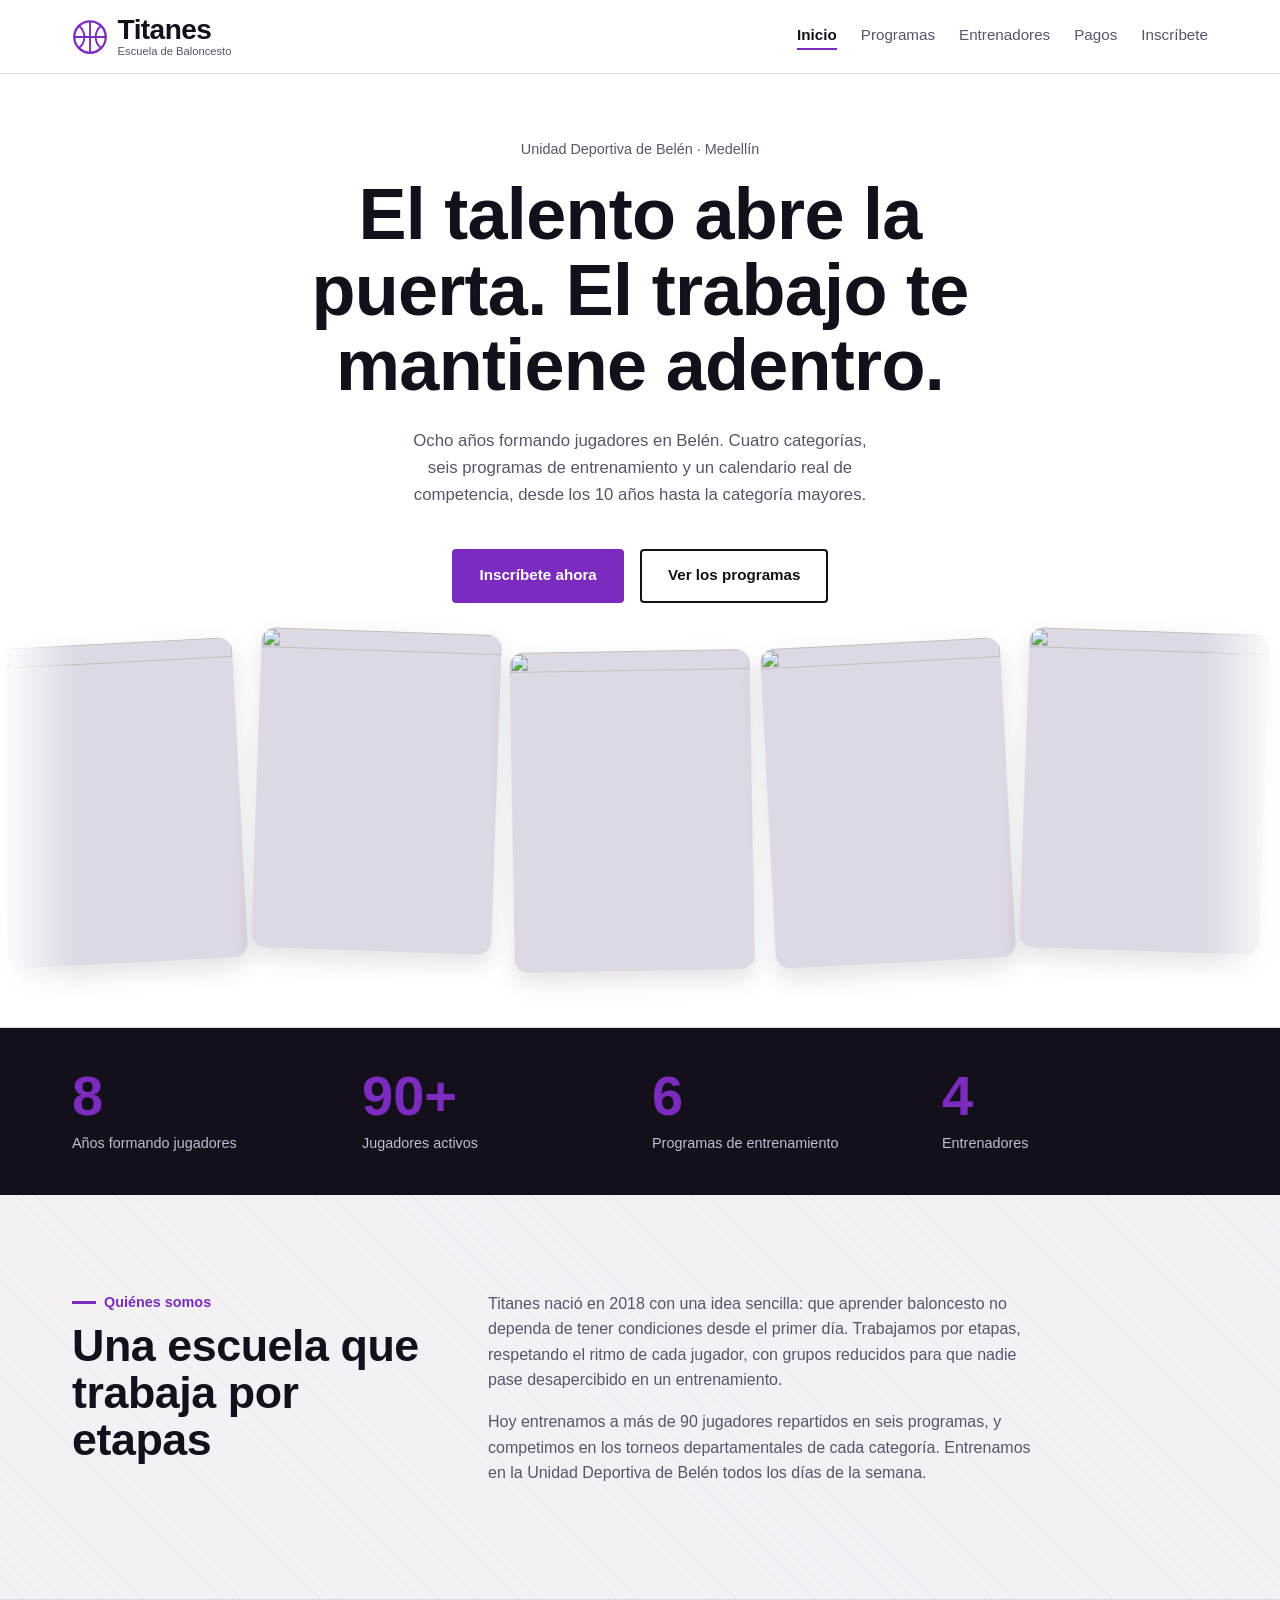
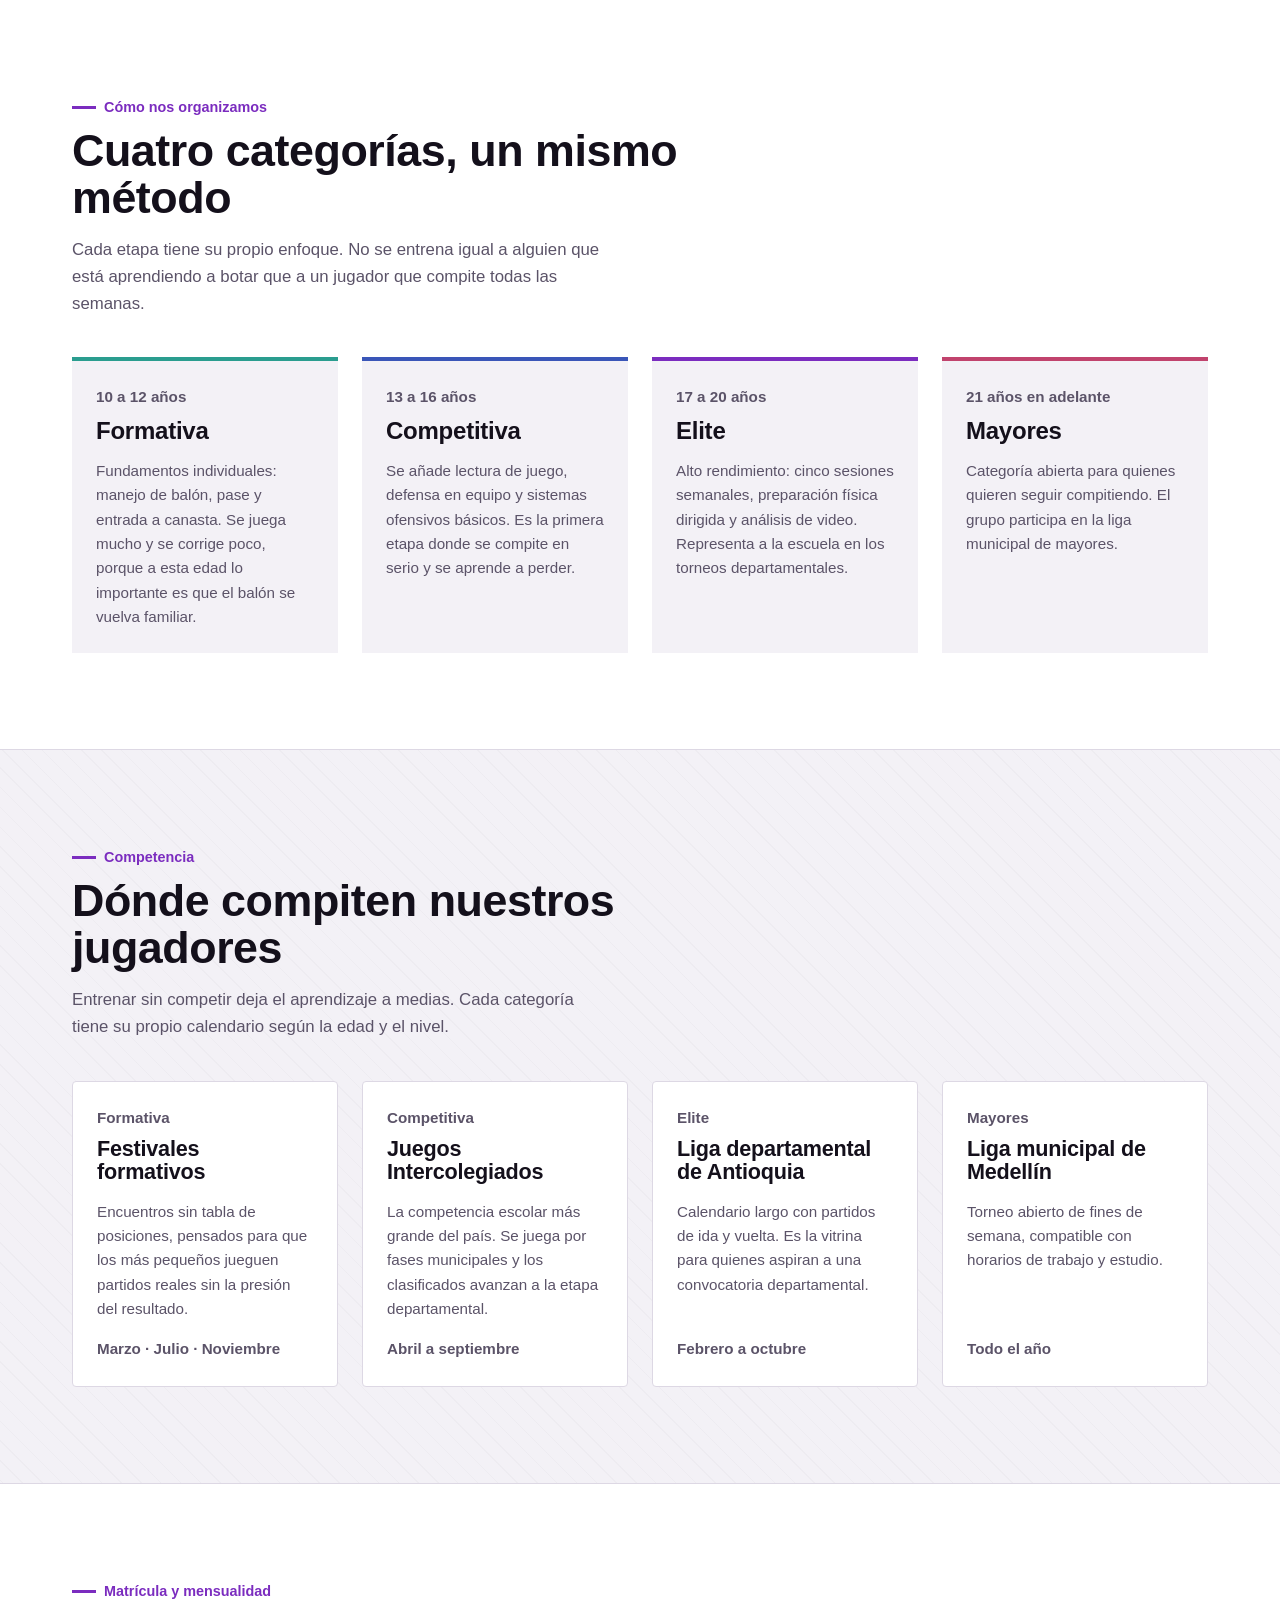
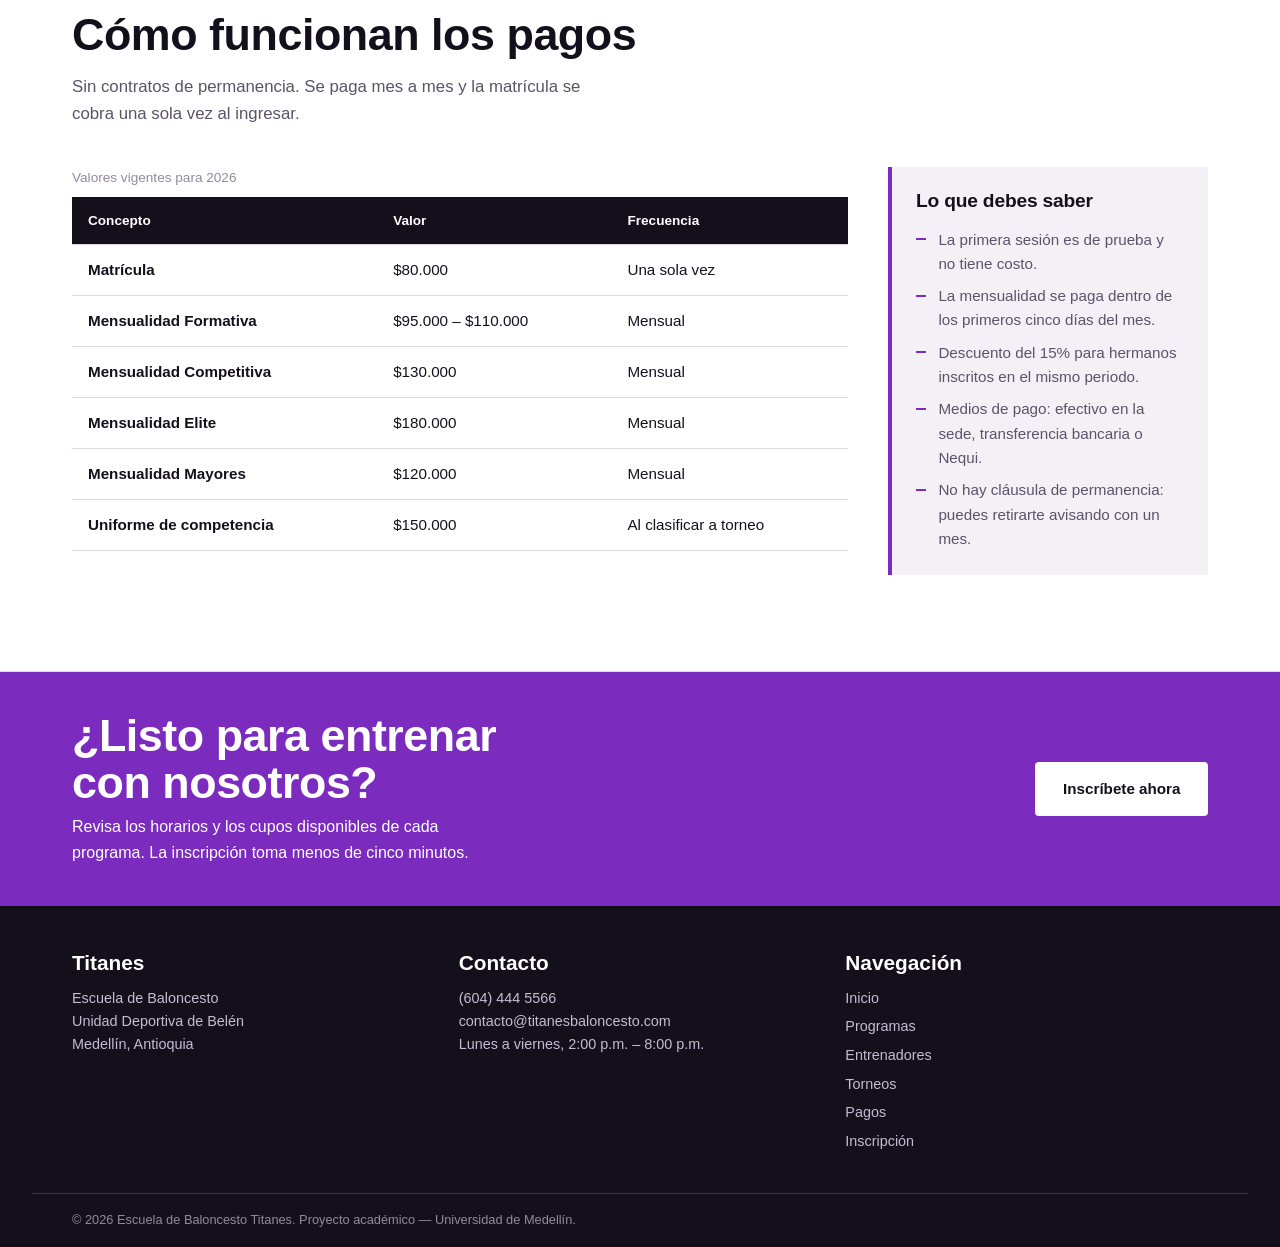
==== commit 48f828ea: "index y js corregidos con ayuda de claude" ====
--- a/index.html
+++ b/index.html
@@ -70,9 +70,7 @@
                 </div>
             </div>
 
-            <!-- Tira de fotos en movimiento continuo.
-                 aria-hidden porque es decorativa: el contenido
-                 informativo ya está en el texto de arriba. -->
+       
             <div class="tira" aria-hidden="true">
                 <div class="tira__pista">
                     <figure class="tira__foto"><img src="img/hero.jpg" alt="" loading="lazy"></figure>
@@ -116,9 +114,7 @@
             </div>
         </section>
 
-        <!-- ============================================
-             Sobre la escuela
-             ============================================ -->
+     
         <section class="seccion" id="sobre">
             <div class="contenedor seccion__doble">
 
@@ -144,9 +140,7 @@
             </div>
         </section>
 
-        <!-- ============================================
-             Las cuatro categorías
-             ============================================ -->
+  
         <section class="seccion seccion--oscura" id="categorias">
             <div class="contenedor">
 
@@ -346,9 +340,6 @@
             </div>
         </section>
 
-        <!-- ============================================
-             Cierre
-             ============================================ -->
         <section class="cierre">
             <div class="contenedor cierre__interna">
                 <div>
--- a/css/styles.css
+++ b/css/styles.css
@@ -1,23 +1,4 @@
-/* ============================================================
-   Titanes — Escuela de Baloncesto
-   Hoja de estilos principal
-   Juan Manuel Moreno Muñoz
-
-   ORGANIZACIÓN
-   1.  Variables            9.  Categorías
-   2.  Reset y base         10. Filtros y panel de categoría
-   3.  Utilidades           11. Tarjetas del catálogo
-   4.  Cabecera             12. Entrenadores
-   5.  Botones              13. Formulario
-   6.  Hero                 14. Cierre y pie
-   7.  Cifras               15. Responsive
-   8.  Secciones
-   ============================================================ */
-
-
-/* ============================================================
-   1. VARIABLES
-   ============================================================ */
+
 
 :root {
     --pista:        #F3F1F6;
@@ -28,6 +9,7 @@
     --balon:        #7B2CBF;
     --linea:        #DDD8E4;
 
+    /* Un color por categoría: se usa en filtros, tarjetas y panel */
     --cat-formativa:   #2A9D8F;
     --cat-competitiva: #3A56B8;
     --cat-elite:       #7B2CBF;
@@ -74,8 +56,8 @@
     /* Trama diagonal muy tenue: da textura sin ensuciar el fondo */
     background-image: repeating-linear-gradient(
         45deg,
-        rgba(23, 36, 61, 0.025) 0px,
-        rgba(23, 36, 61, 0.025) 1px,
+        rgba(20, 16, 27, 0.022) 0px,
+        rgba(20, 16, 27, 0.022) 1px,
         transparent 1px,
         transparent 14px
     );
@@ -167,7 +149,7 @@
 
 
 /* ============================================================
-   4. CABECERA
+   4. CABECERA Y LOGO
    Flexbox: una fila, dos extremos, un solo eje.
    ============================================================ */
 
@@ -189,8 +171,22 @@
 }
 
 .logo {
+    display: flex;
+    align-items: center;
+    gap: 0.6rem;
     text-decoration: none;
     line-height: 1;
+}
+
+.logo__marca {
+    width: 2.25rem;
+    height: 2.25rem;
+    color: var(--balon);
+    flex-shrink: 0;
+}
+
+.logo__texto {
+    display: block;
 }
 
 .logo__nombre {
@@ -239,10 +235,9 @@
     white-space: nowrap;
 }
 
-/* Las tres líneas forman una X cuando el menú está abierto.
-   Se engancha a aria-expanded, que es el mismo atributo que
-   lee un lector de pantalla: estado visual y accesible siempre
-   coinciden. */
+/* Las tres líneas forman una X al abrir. Se engancha a
+   aria-expanded, el mismo atributo que lee un lector de
+   pantalla: estado visual y accesible siempre coinciden. */
 .menu-boton[aria-expanded="true"] .menu-boton__linea:nth-child(1) {
     transform: translateY(7px) rotate(45deg);
 }
@@ -267,6 +262,28 @@
 
 .menu--abierto {
     display: flex;
+}
+
+/* Cada enlace entra escalonado al abrir el menú */
+.menu--abierto li {
+    animation: menu-entra 260ms ease both;
+}
+
+.menu--abierto li:nth-child(1) { animation-delay: 30ms; }
+.menu--abierto li:nth-child(2) { animation-delay: 60ms; }
+.menu--abierto li:nth-child(3) { animation-delay: 90ms; }
+.menu--abierto li:nth-child(4) { animation-delay: 120ms; }
+.menu--abierto li:nth-child(5) { animation-delay: 150ms; }
+
+@keyframes menu-entra {
+    from {
+        opacity: 0;
+        transform: translateX(-12px);
+    }
+    to {
+        opacity: 1;
+        transform: none;
+    }
 }
 
 .menu a {
@@ -349,24 +366,35 @@
     font-size: 1.05rem;
 }
 
+.boton--agotado,
+.boton:disabled {
+    background-color: var(--linea);
+    border-color: var(--linea);
+    color: var(--tinta-suave);
+    cursor: not-allowed;
+}
+
+.boton--agotado:hover {
+    background-color: var(--linea);
+    border-color: var(--linea);
+    color: var(--tinta-suave);
+}
+
 
 /* ============================================================
-   6. HERO
+   6. HERO Y TIRA DE FOTOS
    ============================================================ */
 
 .hero {
     background-color: var(--blanco);
     border-bottom: 1px solid var(--linea);
     padding-block: var(--e4) 0;
-    position: relative;
+    text-align: center;
     overflow: hidden;
 }
 
 .hero__interna {
-    display: grid;
-    gap: var(--e4);
-    position: relative;
-    z-index: 1;
+    max-width: 54rem;
 }
 
 .hero__ubicacion {
@@ -377,14 +405,12 @@
 }
 
 .hero__titulo {
-    max-width: 16ch;
-    padding-bottom: var(--e3);
-    border-bottom: 5px solid var(--balon);
+    margin-inline: auto;
 }
 
 .hero__descripcion {
-    margin-top: var(--e3);
-    max-width: 46ch;
+    margin: var(--e3) auto 0;
+    max-width: 52ch;
     font-size: 1.05rem;
     color: var(--tinta-media);
 }
@@ -392,17 +418,59 @@
 .hero__acciones {
     display: flex;
     flex-wrap: wrap;
+    justify-content: center;
     gap: var(--e2);
     margin-top: var(--e4);
-    margin-bottom: var(--e4);
-}
-
-.hero__figura img {
+}
+
+/* --- Tira de fotos en movimiento continuo --------------------
+   Las imágenes están duplicadas en el HTML. La animación
+   desplaza la pista exactamente la mitad de su ancho, así que
+   al terminar el ciclo la segunda copia queda donde estaba la
+   primera y el salto es invisible. */
+
+.tira {
+    overflow: hidden;
+    padding-block: var(--e4) var(--e5);
+    mask-image: linear-gradient(to right, transparent, black 6%, black 94%, transparent);
+    -webkit-mask-image: linear-gradient(to right, transparent, black 6%, black 94%, transparent);
+}
+
+.tira__pista {
+    display: flex;
+    gap: var(--e2);
+    width: max-content;
+    animation: desfile 38s linear infinite;
+}
+
+.tira:hover .tira__pista {
+    animation-play-state: paused;
+}
+
+@keyframes desfile {
+    from { transform: translateX(0); }
+    to   { transform: translateX(-50%); }
+}
+
+.tira__foto {
+    width: 11rem;
+    flex-shrink: 0;
+    border-radius: 14px;
+    overflow: hidden;
+    background-color: var(--linea);
+    box-shadow: 0 10px 24px rgba(20, 16, 27, 0.12);
+}
+
+.tira__foto img {
     width: 100%;
-    aspect-ratio: 3 / 2;
+    aspect-ratio: 3 / 4;
     object-fit: cover;
-    border-radius: var(--radio);
-}
+}
+
+/* Inclinaciones alternas: dan el aire suelto de una tira de fotos */
+.tira__foto:nth-child(3n+1) { transform: rotate(-3deg); }
+.tira__foto:nth-child(3n+2) { transform: rotate(2deg) translateY(-0.75rem); }
+.tira__foto:nth-child(3n+3) { transform: rotate(-1deg) translateY(0.5rem); }
 
 
 /* ============================================================
@@ -431,7 +499,7 @@
 
 .cifra__texto {
     font-size: 0.9rem;
-    color: #B7C0D0;
+    color: #C4BCD2;
     margin-top: var(--e1);
 }
 
@@ -478,9 +546,8 @@
     margin-top: var(--e2);
 }
 
-/* Encabezado de las páginas internas.
-   Los dos círculos concéntricos evocan el arco de tiro libre
-   de una cancha; van detrás del texto, apenas visibles. */
+/* Encabezado de páginas internas. Los dos círculos evocan el
+   arco de tiro libre; van detrás del texto, apenas visibles. */
 .encabezado-pagina {
     background-color: var(--blanco);
     border-bottom: 1px solid var(--linea);
@@ -609,7 +676,6 @@
     min-height: 1.5em;
 }
 
-/* Panel que aparece al filtrar por una categoría concreta */
 .panel-categoria {
     background-color: var(--blanco);
     border: 1px solid var(--linea);
@@ -707,8 +773,8 @@
     border-top: 4px solid var(--linea);
     border-radius: var(--radio);
     overflow: hidden;
-    /* La entrada se dispara al filtrar, no sola al cargar.
-       El retraso escalonado lo pone el JS con la variable --i. */
+    /* La entrada se dispara al filtrar. El retraso escalonado
+       lo pone el JS con la variable --i. */
     animation: entrada 320ms ease both;
     animation-delay: calc(var(--i, 0) * 45ms);
 }
@@ -728,6 +794,15 @@
 .tarjeta[data-categoria="competitiva"] { border-top-color: var(--cat-competitiva); }
 .tarjeta[data-categoria="elite"]       { border-top-color: var(--cat-elite); }
 .tarjeta[data-categoria="mayores"]     { border-top-color: var(--cat-mayores); }
+
+/* Los programas sin cupo se atenúan */
+.tarjeta--agotada {
+    opacity: 0.72;
+}
+
+.tarjeta--agotada .tarjeta__figura img {
+    filter: grayscale(1);
+}
 
 .tarjeta__figura {
     overflow: hidden;
@@ -802,15 +877,16 @@
     margin-bottom: var(--e3);
 }
 
-/* margin-top:auto empuja el pie al fondo, así todas las
-   tarjetas de una fila terminan alineadas aunque sus
-   descripciones tengan distinta longitud. */
+/* margin-top:auto empuja el pie al fondo, así todas las tarjetas
+   de una fila terminan alineadas aunque sus descripciones tengan
+   distinta longitud. */
 .tarjeta__pie {
     display: flex;
     align-items: flex-end;
     justify-content: space-between;
     gap: var(--e2);
     margin-top: auto;
+    margin-bottom: var(--e2);
 }
 
 .tarjeta__precio {
@@ -836,6 +912,10 @@
 
 .tarjeta__cupos--pocos {
     color: var(--balon);
+}
+
+.tarjeta__cupos--lleno {
+    color: var(--tinta-suave);
 }
 
 .catalogo-vacio {
@@ -1122,7 +1202,124 @@
 
 
 /* ============================================================
-   14. CIERRE Y PIE
+   14. TORNEOS Y PAGOS
+   ============================================================ */
+
+.torneos {
+    display: grid;
+    gap: var(--e3);
+}
+
+.torneo {
+    display: flex;
+    flex-direction: column;
+    background-color: var(--blanco);
+    border: 1px solid var(--linea);
+    border-radius: var(--radio);
+    padding: var(--e3);
+}
+
+.torneo__categoria {
+    font-size: 0.75rem;
+    font-weight: 700;
+    color: var(--balon);
+    margin-bottom: var(--e1);
+}
+
+.torneo h3 {
+    font-size: 1.35rem;
+    margin-bottom: var(--e2);
+}
+
+.torneo p {
+    font-size: 0.95rem;
+    color: var(--tinta-media);
+}
+
+.torneo__cuando {
+    margin-top: auto;
+    padding-top: var(--e2);
+    font-size: 0.85rem;
+    font-weight: 600;
+    color: var(--tinta);
+}
+
+.pagos {
+    display: grid;
+    gap: var(--e4);
+}
+
+.tabla-pagos {
+    width: 100%;
+    border-collapse: collapse;
+    background-color: var(--blanco);
+    font-size: 0.95rem;
+}
+
+.tabla-pagos caption {
+    text-align: left;
+    font-size: 0.85rem;
+    color: var(--tinta-suave);
+    padding-bottom: var(--e1);
+}
+
+.tabla-pagos th,
+.tabla-pagos td {
+    text-align: left;
+    padding: 0.8rem var(--e2);
+    border-bottom: 1px solid var(--linea);
+}
+
+.tabla-pagos thead th {
+    background-color: var(--tinta);
+    color: var(--blanco);
+    font-size: 0.85rem;
+    font-weight: 600;
+}
+
+.tabla-pagos tbody th {
+    font-weight: 600;
+}
+
+.pagos__notas {
+    background-color: var(--pista);
+    border-left: 4px solid var(--balon);
+    padding: var(--e3);
+}
+
+.pagos__notas h3 {
+    font-size: 1.2rem;
+    margin-bottom: var(--e2);
+}
+
+.lista-marcada {
+    list-style: none;
+    font-size: 0.95rem;
+    color: var(--tinta-media);
+}
+
+.lista-marcada li {
+    position: relative;
+    padding-left: 1.4rem;
+}
+
+.lista-marcada li + li {
+    margin-top: var(--e1);
+}
+
+.lista-marcada li::before {
+    content: "";
+    position: absolute;
+    left: 0;
+    top: 0.7em;
+    width: 0.6rem;
+    height: 2px;
+    background-color: var(--balon);
+}
+
+
+/* ============================================================
+   15. CIERRE Y PIE
    ============================================================ */
 
 .cierre {
@@ -1149,7 +1346,7 @@
 
 .pie {
     background-color: var(--tinta);
-    color: #B7C0D0;
+    color: #C4BCD2;
     padding-top: var(--e4);
     font-size: 0.9rem;
 }
@@ -1169,7 +1366,7 @@
 }
 
 .pie a {
-    color: #B7C0D0;
+    color: #C4BCD2;
     text-decoration: none;
     transition: color var(--transicion);
 }
@@ -1196,7 +1393,7 @@
 
 
 /* ============================================================
-   15. RESPONSIVE
+   16. RESPONSIVE
    Mobile first: todo lo anterior es la versión móvil y estas
    consultas van ampliando el diseño con min-width.
    ============================================================ */
@@ -1213,6 +1410,10 @@
     }
 
     .categorias {
+        grid-template-columns: repeat(2, 1fr);
+    }
+
+    .torneos {
         grid-template-columns: repeat(2, 1fr);
     }
 
@@ -1239,13 +1440,16 @@
     .formulario {
         padding: var(--e4);
     }
+
+    .tira__foto {
+        width: 13rem;
+    }
 }
 
 
 /* --- Escritorio: desde 1024px --- */
 @media (min-width: 64rem) {
 
-    /* Desaparece la hamburguesa y el menú vuelve a ser una fila */
     .menu-boton {
         display: none;
     }
@@ -1260,6 +1464,10 @@
         border-top: none;
     }
 
+    .menu li {
+        animation: none;
+    }
+
     .menu a {
         padding: 0;
     }
@@ -1270,16 +1478,6 @@
 
     .hero {
         padding-block: var(--e5) 0;
-    }
-
-    .hero__interna {
-        grid-template-columns: 1fr 1fr;
-        align-items: center;
-        gap: var(--e5);
-    }
-
-    .hero__acciones {
-        margin-bottom: var(--e5);
     }
 
     .seccion {
@@ -1295,6 +1493,15 @@
         grid-template-columns: repeat(4, 1fr);
     }
 
+    .torneos {
+        grid-template-columns: repeat(4, 1fr);
+    }
+
+    .pagos {
+        grid-template-columns: 1fr 20rem;
+        align-items: start;
+    }
+
     .encabezado-pagina {
         padding-block: var(--e5);
     }
@@ -1306,6 +1513,10 @@
 
     .entrenador {
         grid-template-columns: 18rem 1fr;
+    }
+
+    .tira__foto {
+        width: 15rem;
     }
 }
 
@@ -1322,252 +1533,6 @@
         transition-duration: 0.01ms !important;
         animation: none !important;
     }
-}
-
-/* ============================================================
-   16. AÑADIDOS: LOGO, TIRA DE FOTOS, TORNEOS Y PAGOS
-   ============================================================ */
-
-/* --- Logo con marca --- */
-.logo {
-    display: flex;
-    align-items: center;
-    gap: 0.6rem;
-}
-
-.logo__marca {
-    width: 2.25rem;
-    height: 2.25rem;
-    color: var(--balon);
-    flex-shrink: 0;
-}
-
-.logo__texto {
-    display: block;
-}
-
-/* --- Hero centrado --- */
-.hero {
-    text-align: center;
-    padding-bottom: 0;
-}
-
-.hero__interna {
-    display: block;
-    max-width: 54rem;
-}
-
-.hero__titulo {
-    max-width: none;
-    margin-inline: auto;
-    border-bottom: none;
-    padding-bottom: 0;
-}
-
-.hero__descripcion {
-    margin-inline: auto;
-    max-width: 52ch;
-}
-
-.hero__acciones {
-    justify-content: center;
-    margin-bottom: var(--e4);
-}
-
-/* --- Tira de fotos en movimiento continuo --------------------
-   Las imágenes están duplicadas en el HTML. La animación
-   desplaza la pista exactamente la mitad de su ancho, así que
-   al terminar el ciclo la segunda copia queda donde estaba la
-   primera y el salto es invisible. */
-
-.tira {
-    overflow: hidden;
-    padding-block: var(--e3) var(--e5);
-    mask-image: linear-gradient(to right, transparent, black 6%, black 94%, transparent);
-    -webkit-mask-image: linear-gradient(to right, transparent, black 6%, black 94%, transparent);
-}
-
-.tira__pista {
-    display: flex;
-    gap: var(--e2);
-    width: max-content;
-    animation: desfile 38s linear infinite;
-}
-
-.tira:hover .tira__pista {
-    animation-play-state: paused;
-}
-
-@keyframes desfile {
-    from { transform: translateX(0); }
-    to   { transform: translateX(-50%); }
-}
-
-.tira__foto {
-    width: 11rem;
-    flex-shrink: 0;
-    border-radius: 14px;
-    overflow: hidden;
-    background-color: var(--linea);
-    box-shadow: 0 10px 24px rgba(20, 16, 27, 0.12);
-}
-
-.tira__foto img {
-    width: 100%;
-    aspect-ratio: 3 / 4;
-    object-fit: cover;
-}
-
-/* Inclinaciones alternas: da el aire suelto de la referencia */
-.tira__foto:nth-child(3n+1) { transform: rotate(-3deg); }
-.tira__foto:nth-child(3n+2) { transform: rotate(2deg) translateY(-0.75rem); }
-.tira__foto:nth-child(3n+3) { transform: rotate(-1deg) translateY(0.5rem); }
-
-/* --- Torneos --- */
-.torneos {
-    display: grid;
-    gap: var(--e3);
-}
-
-.torneo {
-    background-color: var(--blanco);
-    border: 1px solid var(--linea);
-    border-radius: var(--radio);
-    padding: var(--e3);
-    display: flex;
-    flex-direction: column;
-}
-
-.torneo__categoria {
-    font-size: 0.75rem;
-    font-weight: 700;
-    color: var(--balon);
-    margin-bottom: var(--e1);
-}
-
-.torneo h3 {
-    font-size: 1.35rem;
-    margin-bottom: var(--e2);
-}
-
-.torneo p {
-    font-size: 0.95rem;
-    color: var(--tinta-media);
-}
-
-.torneo__cuando {
-    margin-top: auto;
-    padding-top: var(--e2);
-    font-size: 0.85rem;
-    font-weight: 600;
-    color: var(--tinta);
-}
-
-/* --- Pagos --- */
-.pagos {
-    display: grid;
-    gap: var(--e4);
-}
-
-.tabla-pagos {
-    width: 100%;
-    border-collapse: collapse;
-    background-color: var(--blanco);
-    font-size: 0.95rem;
-}
-
-.tabla-pagos caption {
-    text-align: left;
-    font-size: 0.85rem;
-    color: var(--tinta-suave);
-    padding-bottom: var(--e1);
-}
-
-.tabla-pagos th,
-.tabla-pagos td {
-    text-align: left;
-    padding: 0.8rem var(--e2);
-    border-bottom: 1px solid var(--linea);
-}
-
-.tabla-pagos thead th {
-    background-color: var(--tinta);
-    color: var(--blanco);
-    font-size: 0.85rem;
-    font-weight: 600;
-}
-
-.tabla-pagos tbody th {
-    font-weight: 600;
-}
-
-.pagos__notas {
-    background-color: var(--pista);
-    border-left: 4px solid var(--balon);
-    padding: var(--e3);
-}
-
-.pagos__notas h3 {
-    font-size: 1.2rem;
-    margin-bottom: var(--e2);
-}
-
-.lista-marcada {
-    list-style: none;
-    font-size: 0.95rem;
-    color: var(--tinta-media);
-}
-
-.lista-marcada li {
-    position: relative;
-    padding-left: 1.4rem;
-}
-
-.lista-marcada li + li {
-    margin-top: var(--e1);
-}
-
-.lista-marcada li::before {
-    content: "";
-    position: absolute;
-    left: 0;
-    top: 0.7em;
-    width: 0.6rem;
-    height: 2px;
-    background-color: var(--balon);
-}
-
-/* --- Responsive de los añadidos --- */
-@media (min-width: 40rem) {
-    .torneos {
-        grid-template-columns: repeat(2, 1fr);
-    }
-
-    .tira__foto {
-        width: 13rem;
-    }
-}
-
-@media (min-width: 64rem) {
-    .torneos {
-        grid-template-columns: repeat(4, 1fr);
-    }
-
-    .pagos {
-        grid-template-columns: 1fr 20rem;
-        align-items: start;
-    }
-
-    .tira__foto {
-        width: 15rem;
-    }
-}
-
-/* La tira se detiene si el usuario pidió menos movimiento */
-@media (prefers-reduced-motion: reduce) {
-    .tira__pista {
-        animation: none;
-    }
 
     .tira {
         overflow-x: auto;
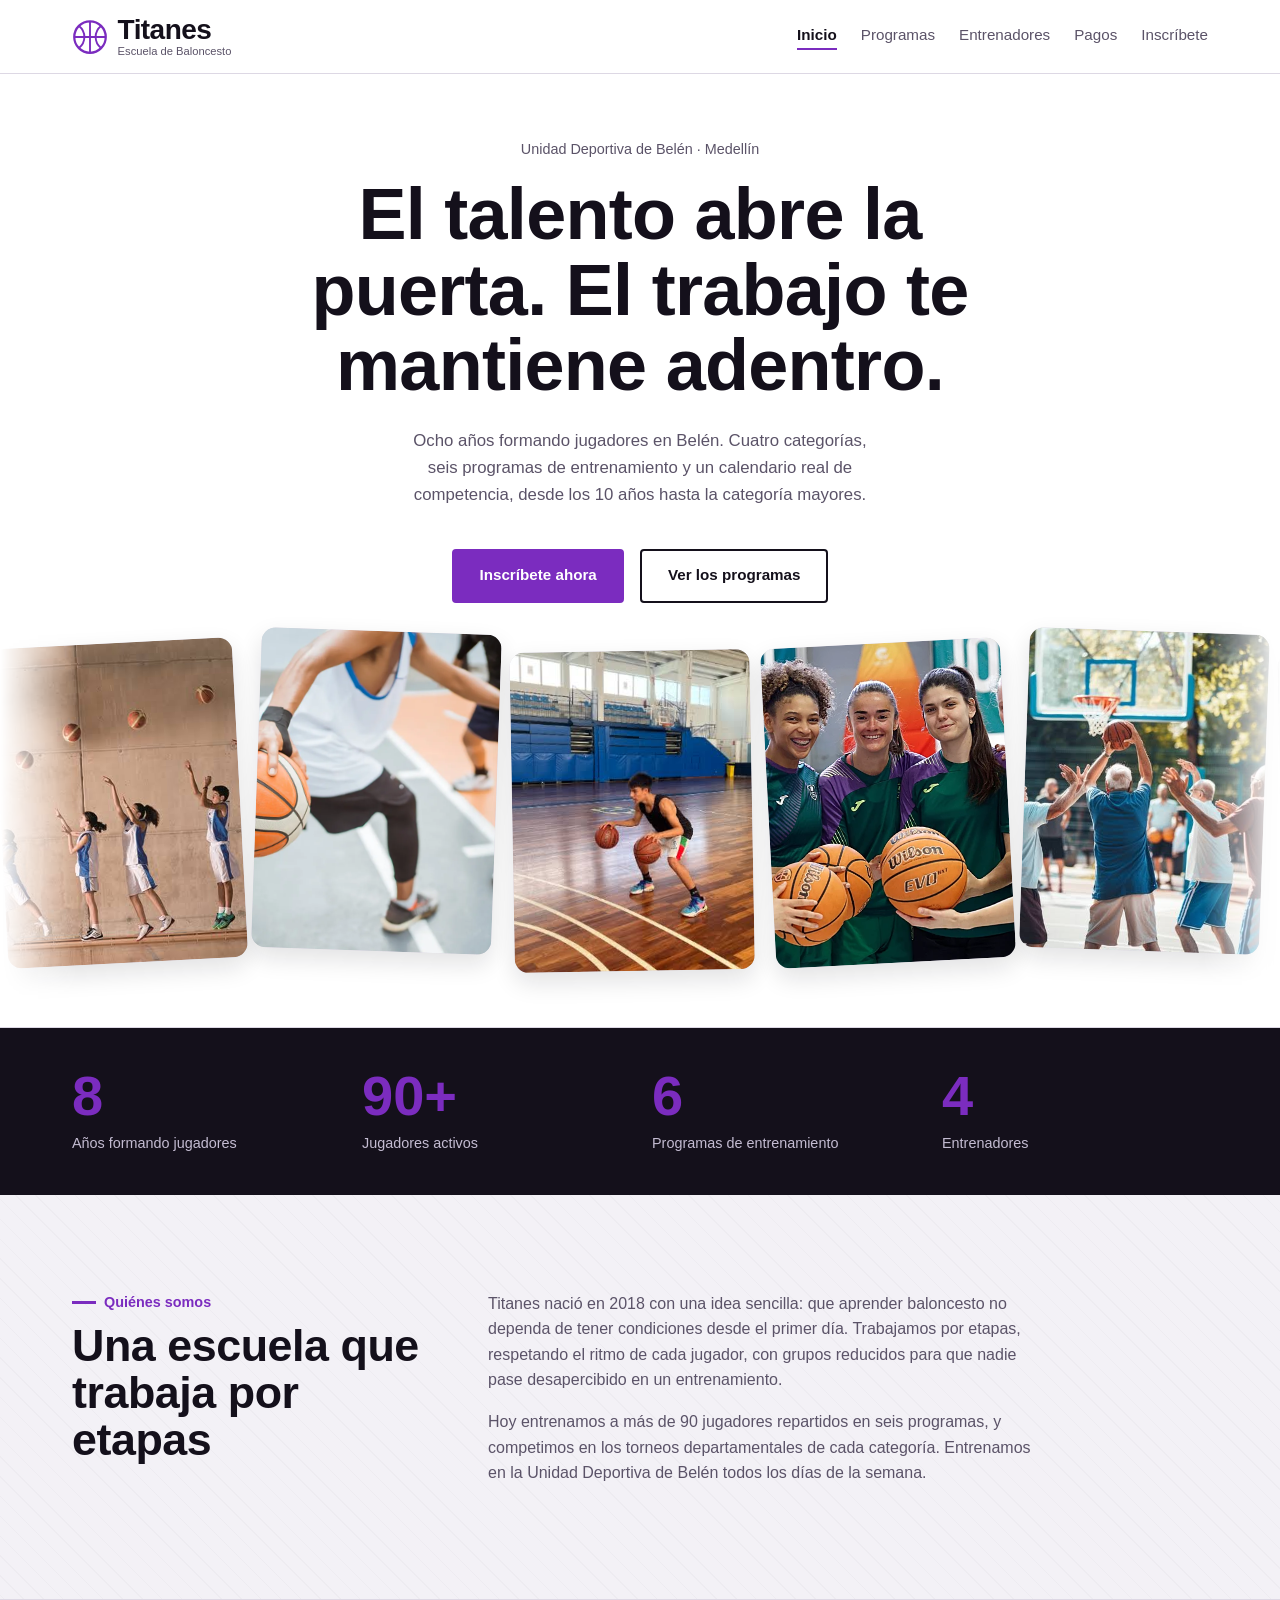
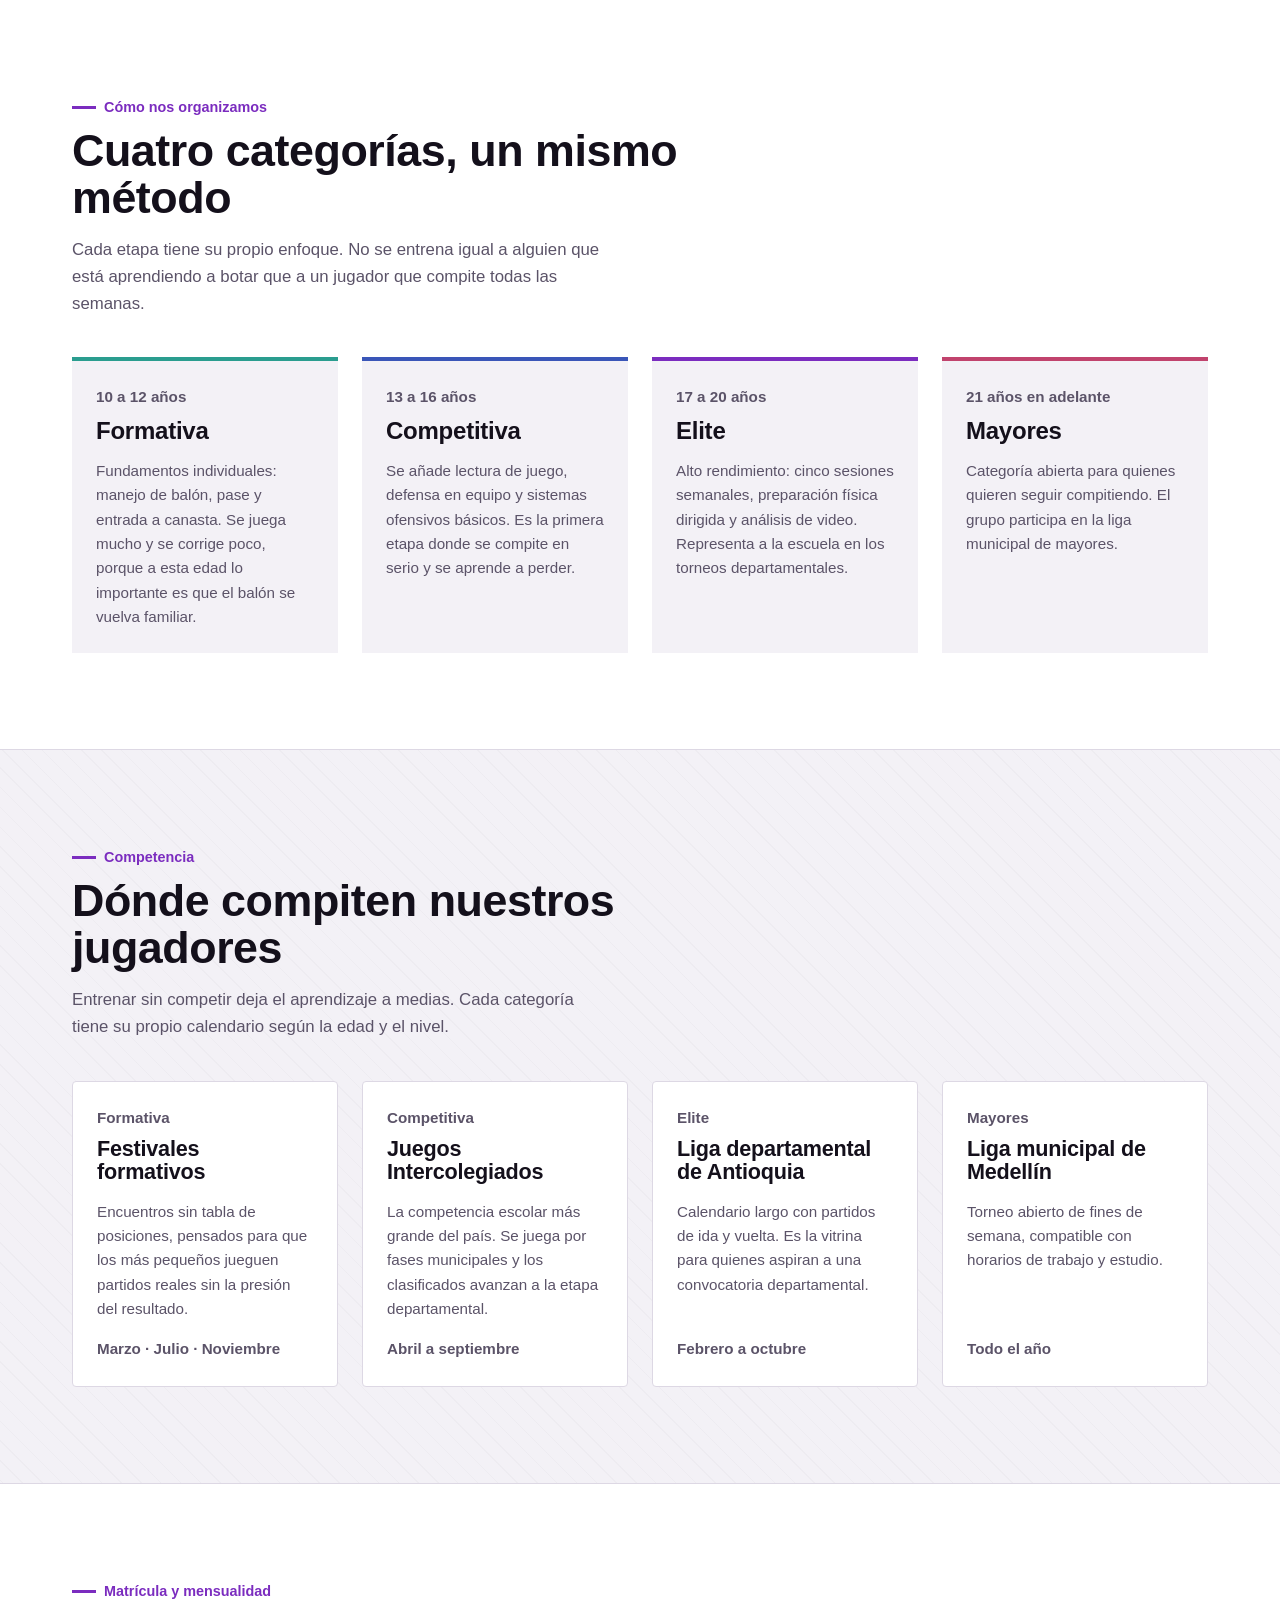
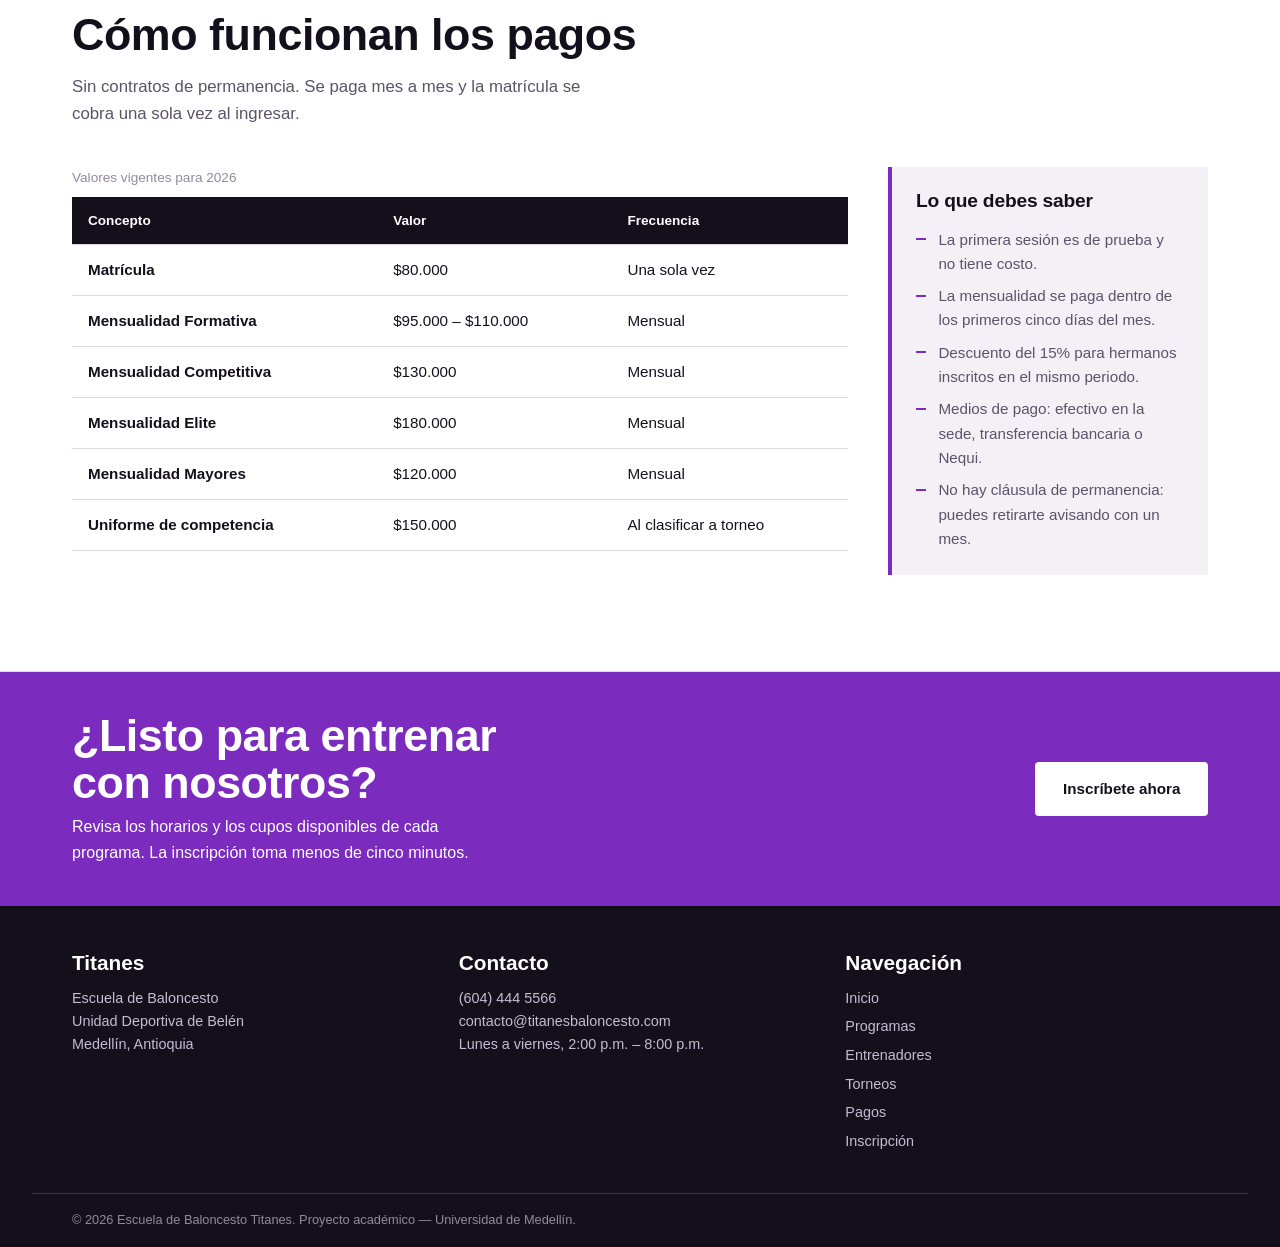
==== commit 04b5b5c8: "imagenes femenino" ====
--- a/index.html
+++ b/index.html
@@ -76,7 +76,7 @@
                     <figure class="tira__foto"><img src="img/hero.jpg" alt="" loading="lazy"></figure>
                     <figure class="tira__foto"><img src="img/grupo-formativa.jpg" alt="" loading="lazy"></figure>
                     <figure class="tira__foto"><img src="img/grupo-competitiva.jpg" alt="" loading="lazy"></figure>
-                    <figure class="tira__foto"><img src="img/grupo-elite.jpg" alt="" loading="lazy"></figure>
+                    <figure class="tira__foto"><img src="img/grupo-elite-femenino.jpg" alt="" loading="lazy"></figure>
                     <figure class="tira__foto"><img src="img/grupo-mayores.jpg" alt="" loading="lazy"></figure>
                     <figure class="tira__foto"><img src="img/entrenador-1.jpg" alt="" loading="lazy"></figure>
 
